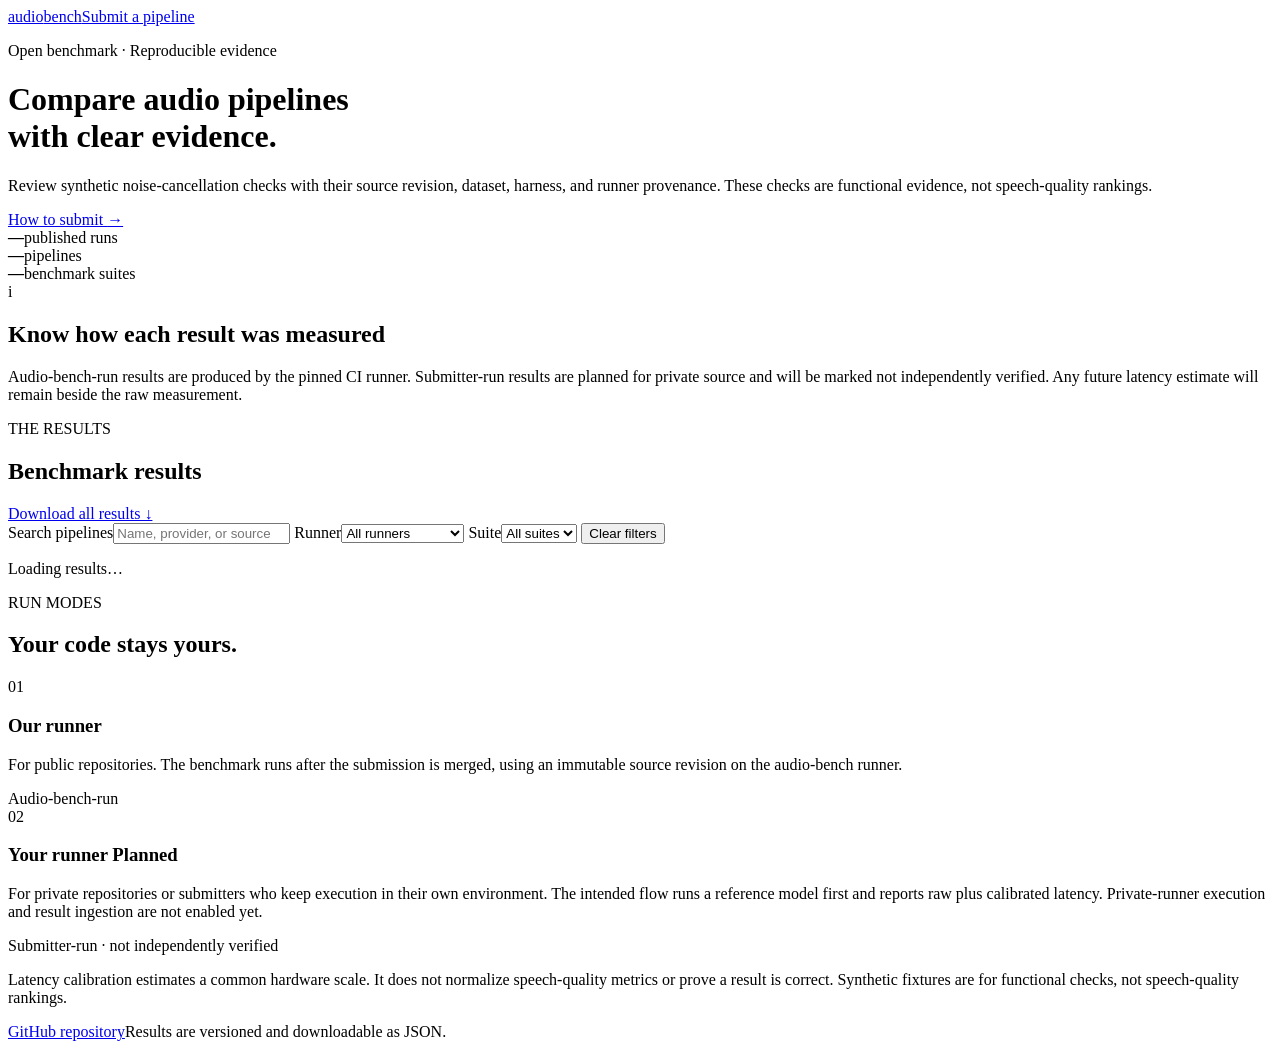
==== site/index.html @ 64c22846 "Add submission intake and cumulative benchmark publishing Signed-off-by: Hovhannes Tsakanyan <hovhan" ====
<!doctype html>
<html lang="en">
<head>
  <meta charset="utf-8">
  <meta name="viewport" content="width=device-width, initial-scale=1">
  <meta name="description" content="Public audio pipeline benchmark results with source, model, dataset, and runner provenance.">
  <title>Audio Bench — Results</title>
  <link rel="stylesheet" href="assets/site.css">
</head>
<body>
  <header class="hero">
    <nav aria-label="Main navigation"><a class="brand" href="./">audio<span>bench</span></a><a href="https://github.com/armaudia/audio-bench/blob/main/docs/SUBMISSIONS.md">Submit a pipeline</a></nav>
    <div class="hero-copy">
      <p class="eyebrow">Open benchmark · Reproducible evidence</p>
      <h1>Compare audio pipelines<br>with clear evidence.</h1>
      <p>Review synthetic noise-cancellation checks with their source revision, dataset, harness, and runner provenance. These checks are functional evidence, not speech-quality rankings.</p>
      <a class="button" href="https://github.com/armaudia/audio-bench/blob/main/docs/SUBMISSIONS.md">How to submit <span aria-hidden="true">→</span></a>
    </div>
    <div class="hero-stats" aria-label="Result counts">
      <div><strong id="result-count">—</strong><span>published runs</span></div>
      <div><strong id="pipeline-count">—</strong><span>pipelines</span></div>
      <div><strong id="suite-count">—</strong><span>benchmark suites</span></div>
    </div>
  </header>

  <main>
    <section class="trust-note" aria-labelledby="evidence-heading">
      <div class="trust-mark" aria-hidden="true">i</div>
      <div><h2 id="evidence-heading">Know how each result was measured</h2>
        <p>Audio-bench-run results are produced by the pinned CI runner. Submitter-run results are planned for private source and will be marked not independently verified. Any future latency estimate will remain beside the raw measurement.</p>
      </div>
    </section>

    <section aria-labelledby="results-heading">
      <div class="section-heading"><div><p class="eyebrow">THE RESULTS</p><h2 id="results-heading">Benchmark results</h2></div><a class="download" href="data/results.json" download>Download all results ↓</a></div>
      <div class="filters" role="search">
        <label for="search">Search pipelines</label><input id="search" type="search" placeholder="Name, provider, or source">
        <label for="runner-filter">Runner</label><select id="runner-filter"><option value="">All runners</option><option value="audio-bench">Audio-bench</option><option value="submitter-owned">Submitter-owned</option></select>
        <label for="suite-filter">Suite</label><select id="suite-filter"><option value="">All suites</option></select>
        <button id="clear-filters" type="button">Clear filters</button>
      </div>
      <p id="status" class="status" role="status" aria-live="polite">Loading results…</p>
      <div id="results" class="results-grid"></div>
    </section>

    <section class="how" aria-labelledby="how-heading">
      <p class="eyebrow">RUN MODES</p><h2 id="how-heading">Your code stays yours.</h2>
      <div class="how-grid">
        <article><span class="step">01</span><h3>Our runner</h3><p>For public repositories. The benchmark runs after the submission is merged, using an immutable source revision on the audio-bench runner.</p><span class="tag tag-verified">Audio-bench-run</span></article>
        <article><span class="step">02</span><h3>Your runner <span class="run-state">Planned</span></h3><p>For private repositories or submitters who keep execution in their own environment. The intended flow runs a reference model first and reports raw plus calibrated latency. Private-runner execution and result ingestion are not enabled yet.</p><span class="tag tag-owner">Submitter-run · not independently verified</span></article>
      </div>
      <p class="fine-print">Latency calibration estimates a common hardware scale. It does not normalize speech-quality metrics or prove a result is correct. Synthetic fixtures are for functional checks, not speech-quality rankings.</p>
    </section>
  </main>
  <footer><a href="https://github.com/armaudia/audio-bench">GitHub repository</a><span>Results are versioned and downloadable as JSON.</span></footer>
  <script type="module" src="assets/site.js"></script>
</body>
</html>
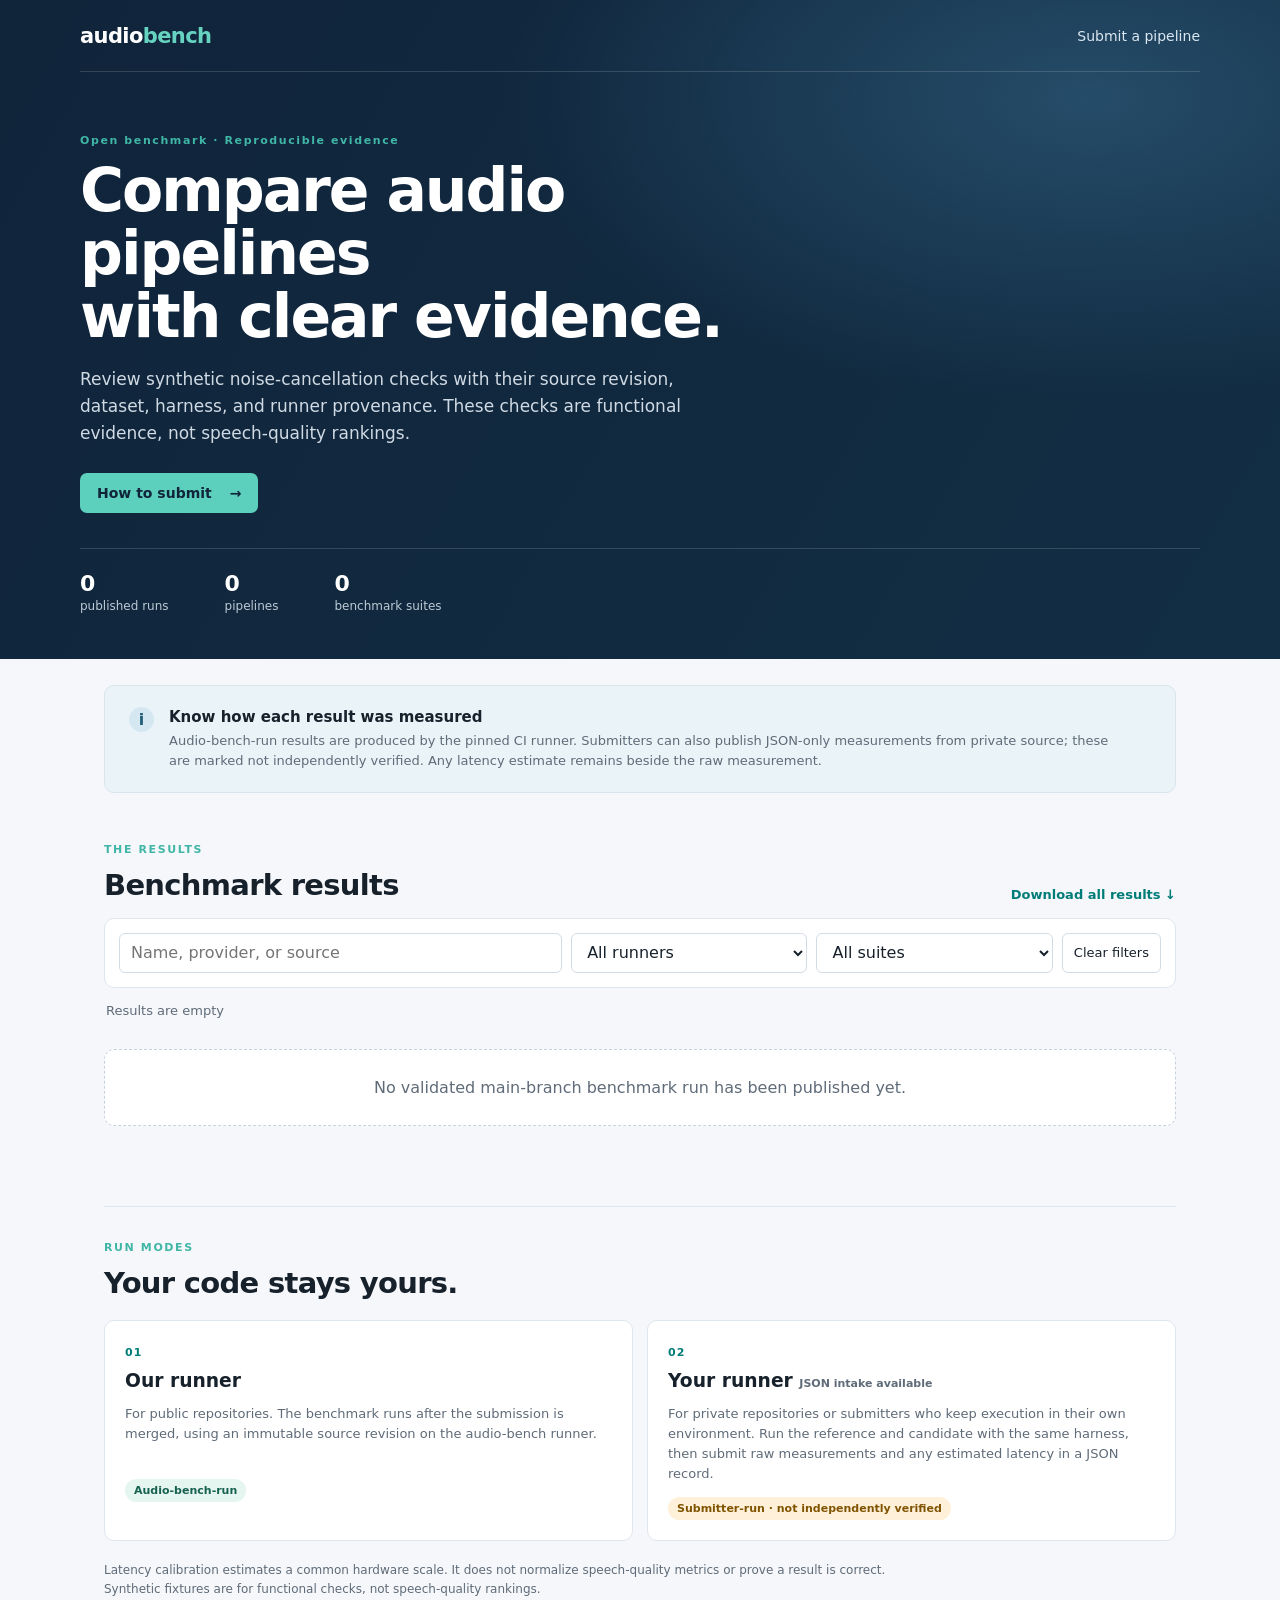
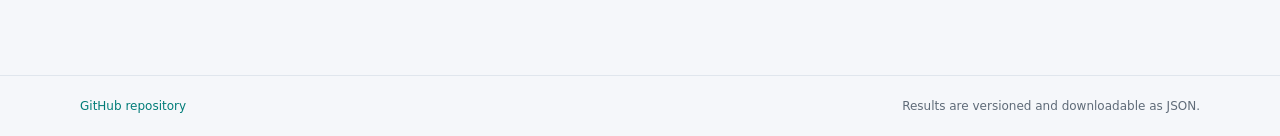
==== commit 18c969e8: "Track published site assets and clarify runner modes Signed-off-by: Hovhannes Tsakanyan <hovhannes.h" ====
--- a/site/index.html
+++ b/site/index.html
@@ -27,7 +27,7 @@
     <section class="trust-note" aria-labelledby="evidence-heading">
       <div class="trust-mark" aria-hidden="true">i</div>
       <div><h2 id="evidence-heading">Know how each result was measured</h2>
-        <p>Audio-bench-run results are produced by the pinned CI runner. Submitter-run results are planned for private source and will be marked not independently verified. Any future latency estimate will remain beside the raw measurement.</p>
+        <p>Audio-bench-run results are produced by the pinned CI runner. Submitters can also publish JSON-only measurements from private source; these are marked not independently verified. Any latency estimate remains beside the raw measurement.</p>
       </div>
     </section>
 
@@ -47,7 +47,7 @@
       <p class="eyebrow">RUN MODES</p><h2 id="how-heading">Your code stays yours.</h2>
       <div class="how-grid">
         <article><span class="step">01</span><h3>Our runner</h3><p>For public repositories. The benchmark runs after the submission is merged, using an immutable source revision on the audio-bench runner.</p><span class="tag tag-verified">Audio-bench-run</span></article>
-        <article><span class="step">02</span><h3>Your runner <span class="run-state">Planned</span></h3><p>For private repositories or submitters who keep execution in their own environment. The intended flow runs a reference model first and reports raw plus calibrated latency. Private-runner execution and result ingestion are not enabled yet.</p><span class="tag tag-owner">Submitter-run · not independently verified</span></article>
+        <article><span class="step">02</span><h3>Your runner <span class="run-state">JSON intake available</span></h3><p>For private repositories or submitters who keep execution in their own environment. Run the reference and candidate with the same harness, then submit raw measurements and any estimated latency in a JSON record.</p><span class="tag tag-owner">Submitter-run · not independently verified</span></article>
       </div>
       <p class="fine-print">Latency calibration estimates a common hardware scale. It does not normalize speech-quality metrics or prove a result is correct. Synthetic fixtures are for functional checks, not speech-quality rankings.</p>
     </section>
--- a/site/assets/site.css
+++ b/site/assets/site.css
@@ -0,0 +1,5 @@
+:root{font-family:Inter,ui-sans-serif,system-ui,-apple-system,"Segoe UI",sans-serif;color:#17212b;background:#f5f7fa;font-synthesis:none;text-rendering:optimizeLegibility;--ink:#17212b;--muted:#5f6b78;--line:#e0e6ed;--teal:#007c78;--navy:#10243a;--surface:#fff;--blue:#eaf3ff;--green:#e5f5f0;--amber:#fff1d9}
+*{box-sizing:border-box}body{margin:0;min-width:320px}a{color:inherit}.hero{background:radial-gradient(ellipse at 85% 15%,#254c69 0,transparent 38%),linear-gradient(120deg,#10243a,#122e44);color:#fff;padding:0 max(24px,calc((100vw - 1120px)/2)) 46px}.hero nav{height:72px;display:flex;align-items:center;justify-content:space-between;border-bottom:1px solid #ffffff25}.hero nav>a:last-child{color:#dbe7f1;text-decoration:none;font-size:14px}.brand{text-decoration:none;font-size:21px;font-weight:750;letter-spacing:-.6px}.brand span{color:#66d3c1}.hero-copy{max-width:760px;padding:62px 0 35px}.eyebrow{font-size:11px;letter-spacing:1.6px;font-weight:750;color:#40b6a6;margin:0 0 12px}.hero h1{font-size:clamp(38px,5vw,60px);line-height:1.05;letter-spacing:-2px;margin:0 0 18px}.hero-copy>p:not(.eyebrow){font-size:17px;line-height:1.6;color:#d0dae4;max-width:650px;margin:0 0 25px}.button{display:inline-flex;align-items:center;gap:18px;padding:12px 17px;border-radius:7px;background:#5dd0bd;color:#10243a;text-decoration:none;font-weight:700;font-size:14px}.hero-stats{display:flex;gap:56px;border-top:1px solid #ffffff26;padding-top:22px}.hero-stats div{display:grid;gap:3px}.hero-stats strong{font-size:22px}.hero-stats span{font-size:12px;color:#bdcbd6}main{max-width:1120px;margin:0 auto;padding:0 24px 64px}.trust-note{display:flex;gap:15px;padding:21px 24px;margin:26px 0 50px;background:#eaf3f8;border:1px solid #d9e5ec;border-radius:10px}.trust-mark{display:grid;place-items:center;flex:none;width:25px;height:25px;border-radius:50%;background:#d5e8f1;color:#245e76;font-weight:800}.trust-note h2{font-size:15px;margin:1px 0 5px}.trust-note p{font-size:13px;color:var(--muted);line-height:1.55;margin:0;max-width:950px}.section-heading{display:flex;align-items:end;justify-content:space-between;margin-bottom:16px}.section-heading h2,.how h2{font-size:29px;letter-spacing:-.7px;margin:0}.download{font-size:13px;color:var(--teal);text-decoration:none;font-weight:650}.filters{display:grid;grid-template-columns:minmax(200px,1.5fr) minmax(145px,.8fr) minmax(145px,.8fr) auto;gap:9px;align-items:end;padding:14px;background:#fff;border:1px solid var(--line);border-radius:10px}.filters label{position:absolute;width:1px;height:1px;overflow:hidden;clip:rect(0,0,0,0)}input,select,button{height:40px;border:1px solid #d4dce5;border-radius:6px;background:#fff;color:var(--ink);font:inherit;padding:0 11px}input{width:100%}button{cursor:pointer;font-size:13px}button:hover{border-color:#7694a5;background:#f5f9fb}.status{color:var(--muted);font-size:13px;margin:15px 2px}.results-grid{display:grid;grid-template-columns:repeat(2,minmax(0,1fr));gap:14px}.result-card{background:var(--surface);border:1px solid var(--line);border-radius:10px;padding:19px;box-shadow:0 2px 8px #14283a08}.card-top{display:flex;justify-content:space-between;align-items:center;margin-bottom:13px}.tag{display:inline-flex;border-radius:20px;padding:5px 9px;font-size:11px;font-weight:700}.tag-verified{background:var(--green);color:#17614f}.tag-owner{background:var(--amber);color:#805300}.run-state{font-size:11px;color:var(--muted)}.result-card h3{font-size:18px;margin:0 0 4px}.subline{font-size:12px;color:var(--muted);margin:0 0 16px}.metrics{display:grid;grid-template-columns:repeat(2,minmax(0,1fr));gap:8px 15px;padding:13px 0;border-top:1px solid var(--line);border-bottom:1px solid var(--line);margin:0}.metrics dt{font-size:11px;color:var(--muted)}.metrics dd{margin:2px 0 0;font-size:15px;font-weight:700}.metrics .muted{color:var(--muted);font-weight:500}.provenance{display:grid;gap:6px;margin-top:13px;font-size:11px;color:var(--muted);overflow-wrap:anywhere}.provenance a{color:var(--teal);font-weight:650;text-decoration:none}.warning{color:#805300;font-weight:700}.empty{grid-column:1/-1;background:#fff;border:1px dashed #c7d1dc;border-radius:10px;padding:28px;text-align:center;color:var(--muted)}.how{margin-top:64px;padding-top:34px;border-top:1px solid var(--line)}.how-grid{display:grid;grid-template-columns:repeat(2,minmax(0,1fr));gap:14px;margin:20px 0}.how-grid article{background:#fff;border:1px solid var(--line);border-radius:10px;padding:20px}.step{font-size:11px;color:var(--teal);font-weight:800;letter-spacing:1px}.how-grid h3{margin:10px 0 5px}.how-grid p{font-size:13px;color:var(--muted);line-height:1.55;min-height:62px}.fine-print{font-size:12px;color:var(--muted);max-width:830px;line-height:1.55}footer{border-top:1px solid var(--line);padding:23px max(24px,calc((100vw - 1120px)/2));display:flex;justify-content:space-between;color:var(--muted);font-size:12px}footer a{color:var(--teal);text-decoration:none}.error{color:#a12d2d}
+ :focus-visible{outline:3px solid #148f91;outline-offset:3px}
+.evidence-details{margin-top:12px;font-size:12px;color:var(--muted)}.evidence-details summary{cursor:pointer;color:var(--teal);font-weight:650}.evidence-details .provenance{padding:10px;border-radius:9px;background:#f5f7fa}
+@media(max-width:700px){.hero{padding-bottom:32px}.hero-copy{padding:46px 0 28px}.hero-stats{gap:26px}.filters{grid-template-columns:1fr 1fr}.filters input{grid-column:1/-1}.filters button{grid-column:1/-1}.results-grid,.how-grid{grid-template-columns:1fr}.section-heading{align-items:start;gap:12px;flex-direction:column}.trust-note{margin:20px 0 38px;padding:17px}.how-grid p{min-height:0}footer{gap:12px;flex-wrap:wrap}}
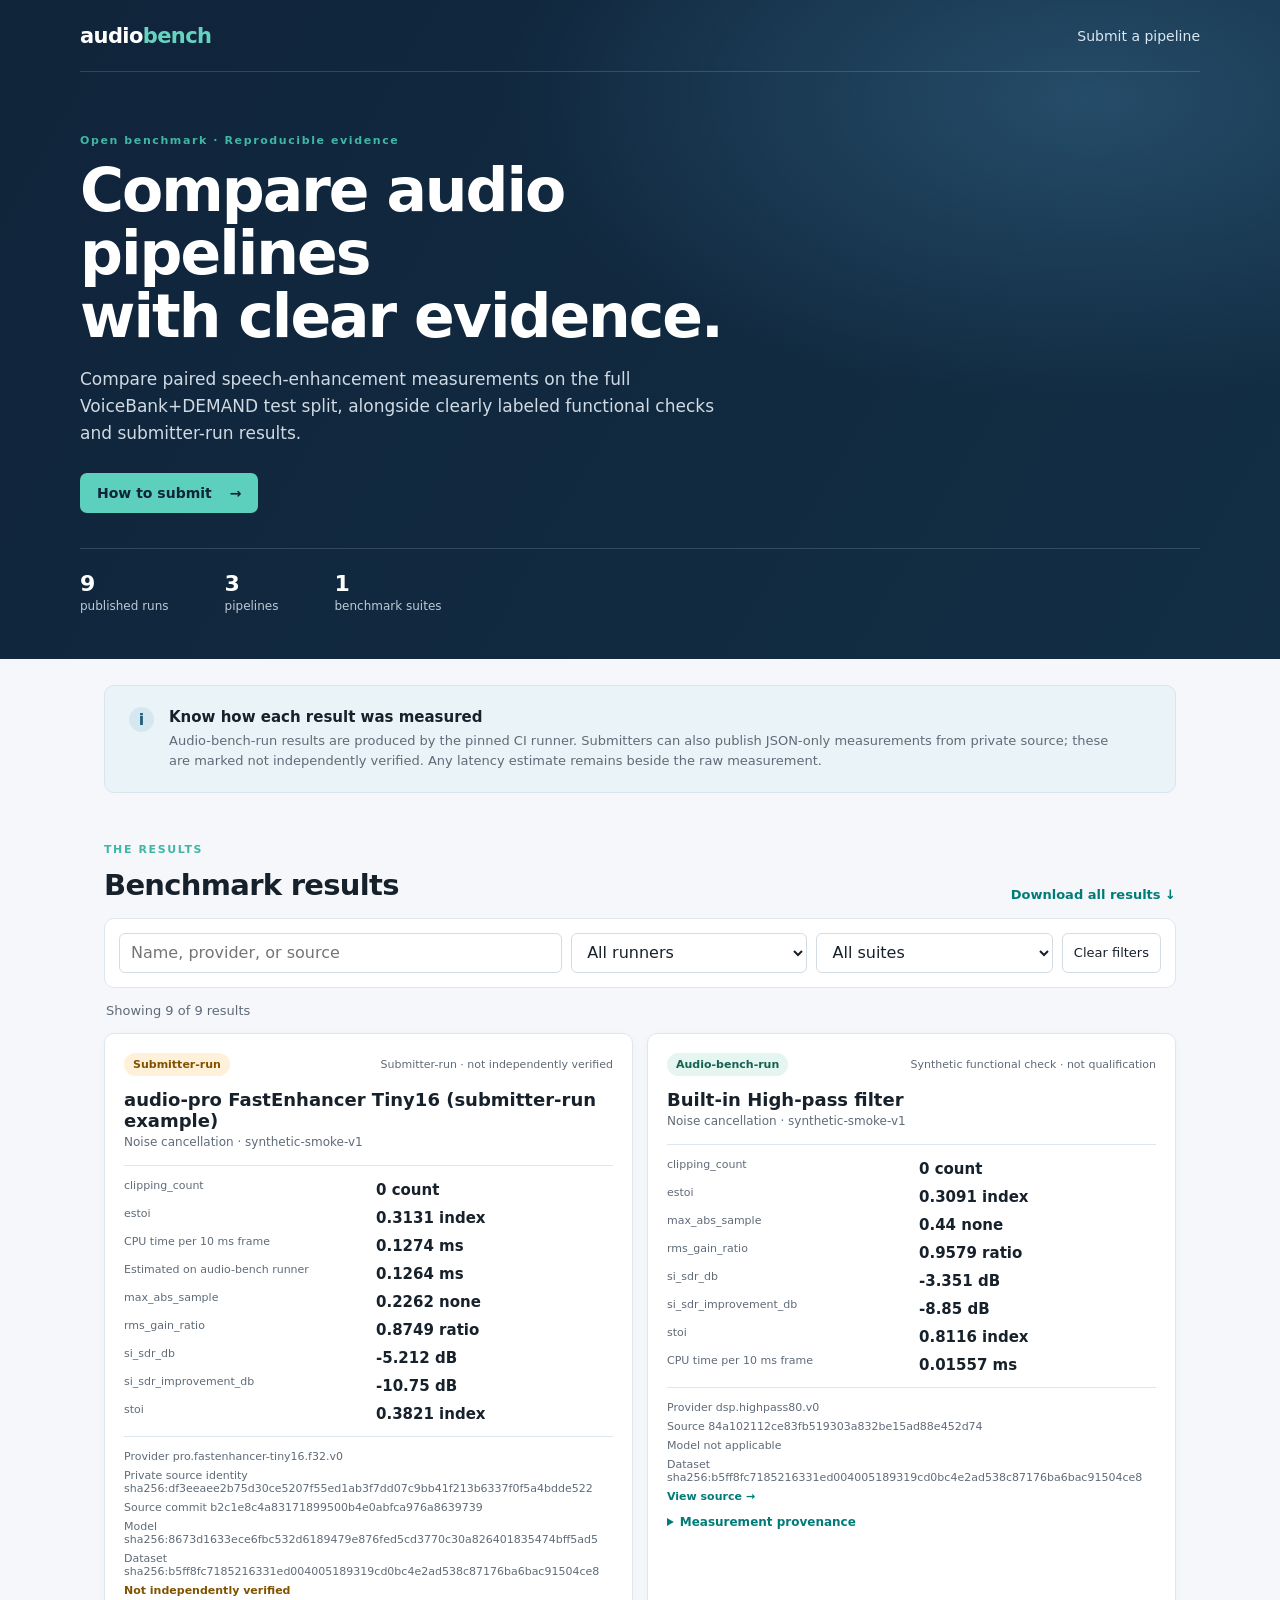
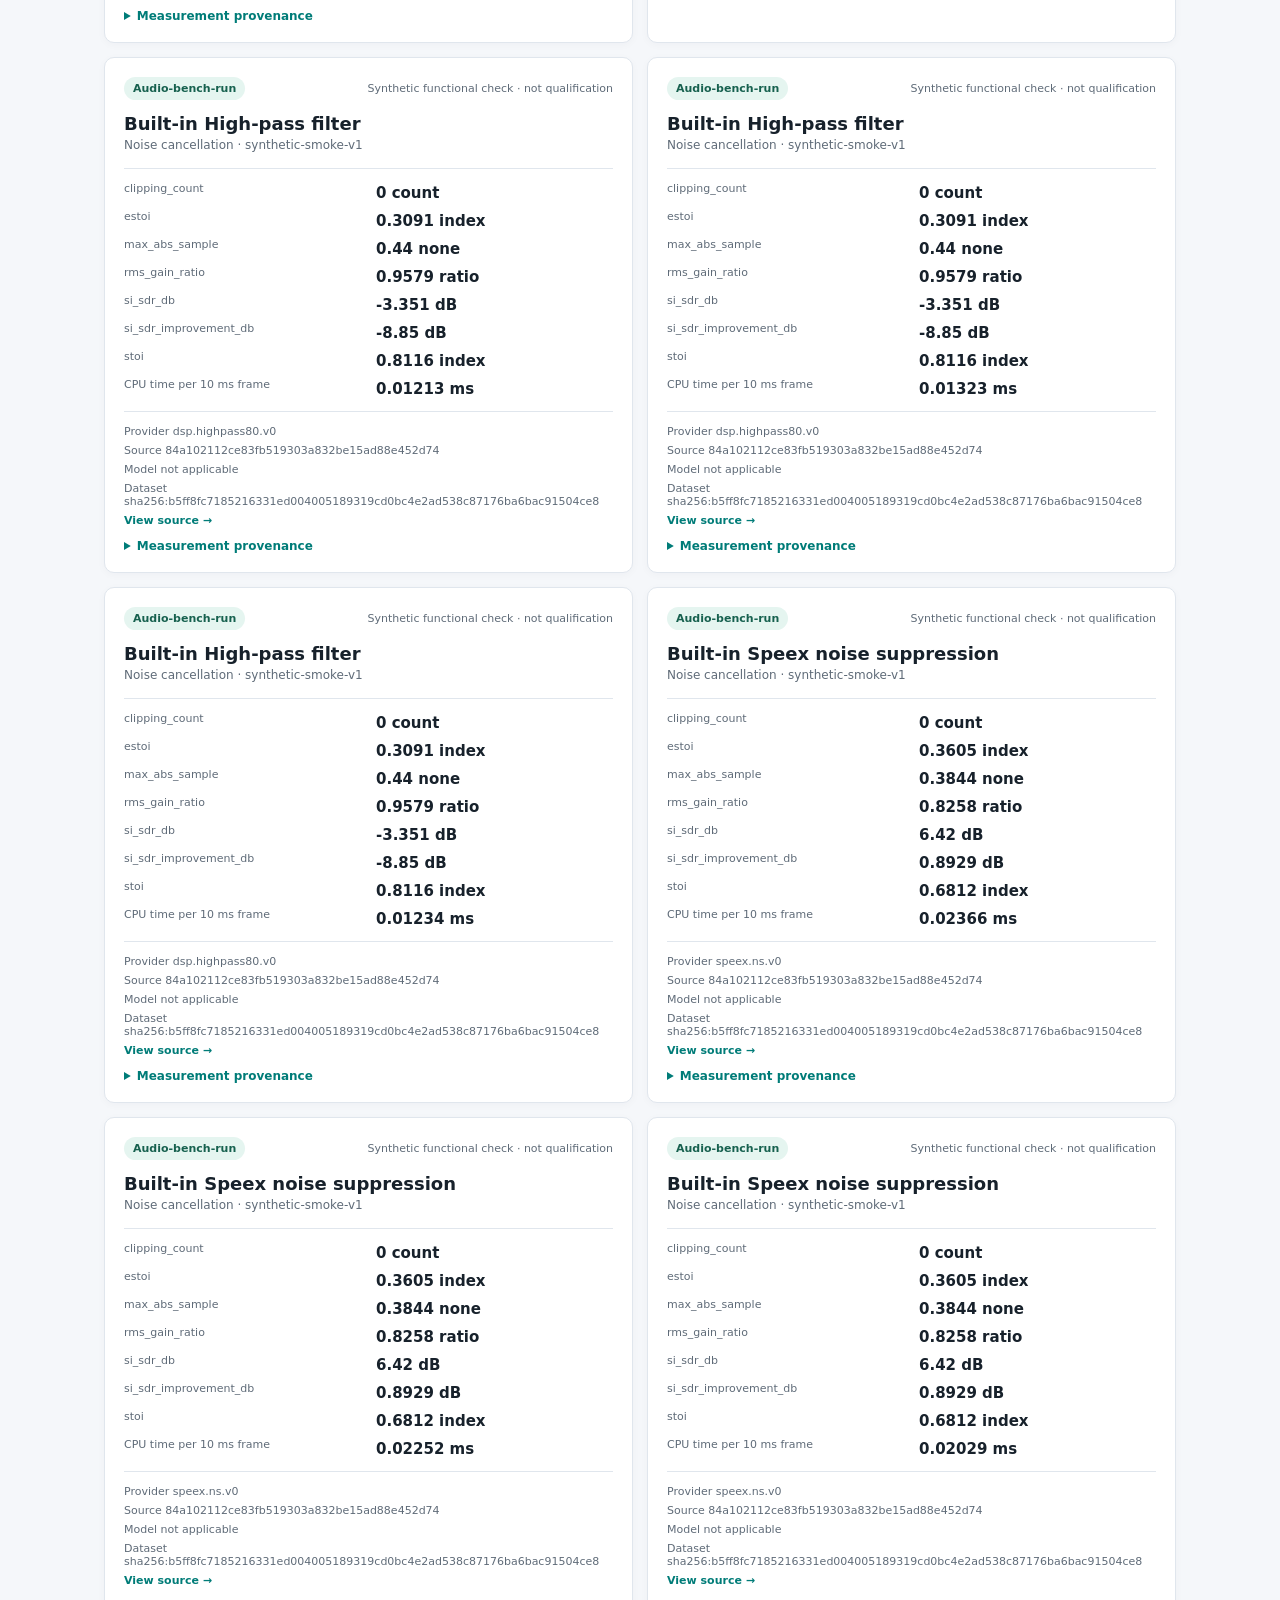
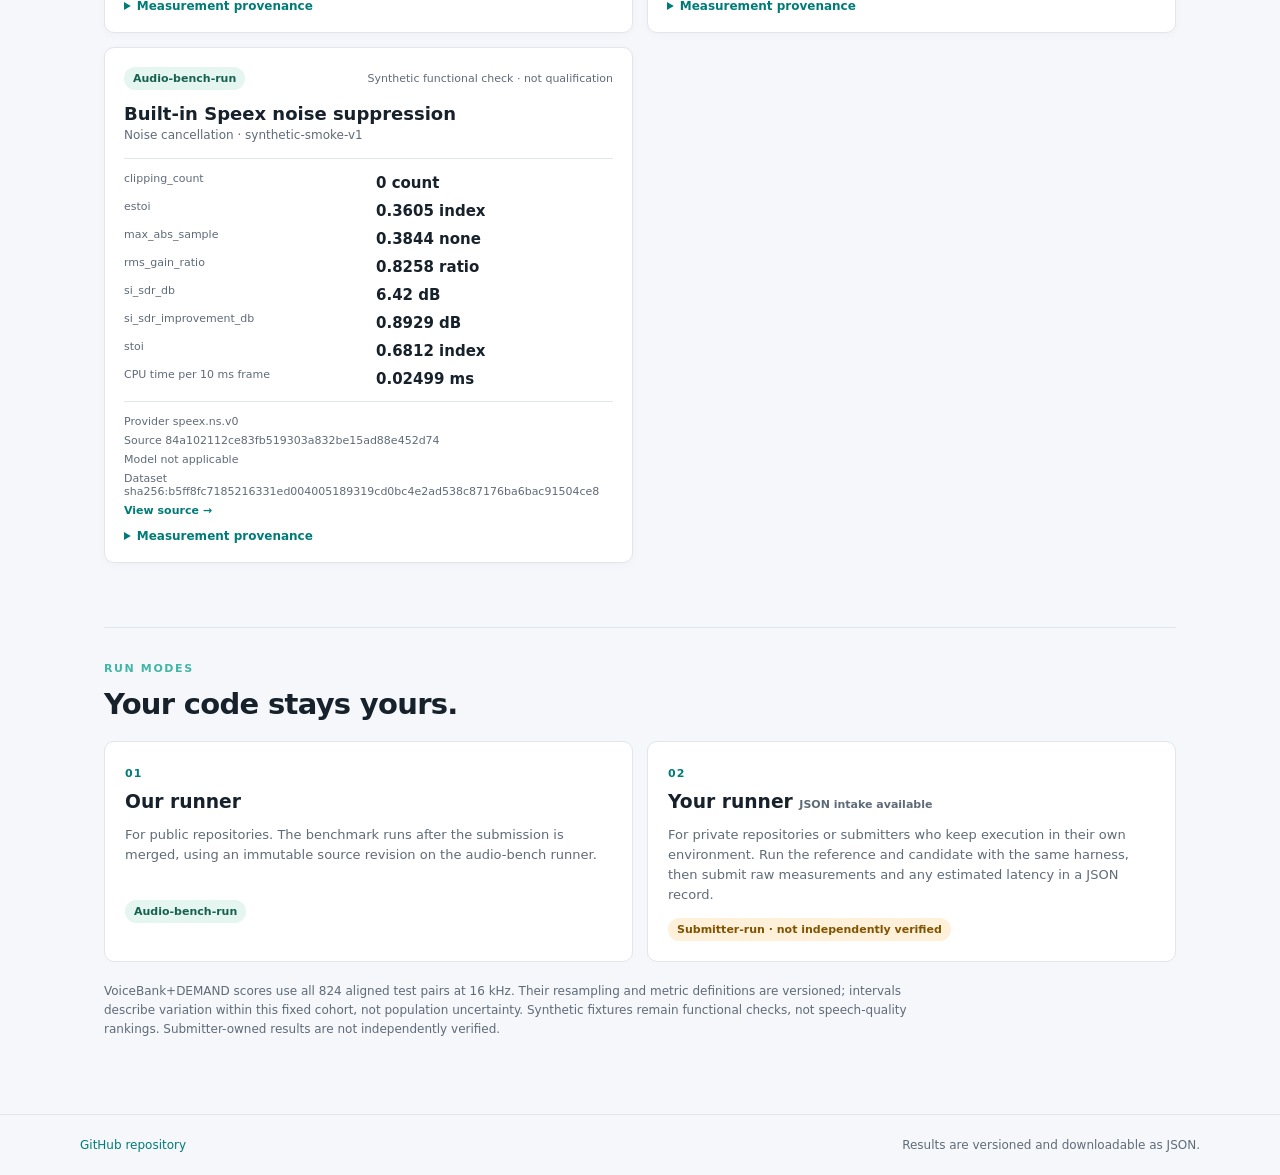
==== commit adb1eea5: "Add VoiceBank real-corpus benchmark release path Signed-off-by: Hovhannes Tsakanyan <hovhannes.ht@gm" ====
--- a/site/index.html
+++ b/site/index.html
@@ -13,7 +13,7 @@
     <div class="hero-copy">
       <p class="eyebrow">Open benchmark · Reproducible evidence</p>
       <h1>Compare audio pipelines<br>with clear evidence.</h1>
-      <p>Review synthetic noise-cancellation checks with their source revision, dataset, harness, and runner provenance. These checks are functional evidence, not speech-quality rankings.</p>
+      <p>Compare paired speech-enhancement measurements on the full VoiceBank+DEMAND test split, alongside clearly labeled functional checks and submitter-run results.</p>
       <a class="button" href="https://github.com/armaudia/audio-bench/blob/main/docs/SUBMISSIONS.md">How to submit <span aria-hidden="true">→</span></a>
     </div>
     <div class="hero-stats" aria-label="Result counts">
@@ -49,7 +49,7 @@
         <article><span class="step">01</span><h3>Our runner</h3><p>For public repositories. The benchmark runs after the submission is merged, using an immutable source revision on the audio-bench runner.</p><span class="tag tag-verified">Audio-bench-run</span></article>
         <article><span class="step">02</span><h3>Your runner <span class="run-state">JSON intake available</span></h3><p>For private repositories or submitters who keep execution in their own environment. Run the reference and candidate with the same harness, then submit raw measurements and any estimated latency in a JSON record.</p><span class="tag tag-owner">Submitter-run · not independently verified</span></article>
       </div>
-      <p class="fine-print">Latency calibration estimates a common hardware scale. It does not normalize speech-quality metrics or prove a result is correct. Synthetic fixtures are for functional checks, not speech-quality rankings.</p>
+      <p class="fine-print">VoiceBank+DEMAND scores use all 824 aligned test pairs at 16 kHz. Their resampling and metric definitions are versioned; intervals describe variation within this fixed cohort, not population uncertainty. Synthetic fixtures remain functional checks, not speech-quality rankings. Submitter-owned results are not independently verified.</p>
     </section>
   </main>
   <footer><a href="https://github.com/armaudia/audio-bench">GitHub repository</a><span>Results are versioned and downloadable as JSON.</span></footer>
--- a/site/assets/site.css
+++ b/site/assets/site.css
@@ -2,4 +2,9 @@
 *{box-sizing:border-box}body{margin:0;min-width:320px}a{color:inherit}.hero{background:radial-gradient(ellipse at 85% 15%,#254c69 0,transparent 38%),linear-gradient(120deg,#10243a,#122e44);color:#fff;padding:0 max(24px,calc((100vw - 1120px)/2)) 46px}.hero nav{height:72px;display:flex;align-items:center;justify-content:space-between;border-bottom:1px solid #ffffff25}.hero nav>a:last-child{color:#dbe7f1;text-decoration:none;font-size:14px}.brand{text-decoration:none;font-size:21px;font-weight:750;letter-spacing:-.6px}.brand span{color:#66d3c1}.hero-copy{max-width:760px;padding:62px 0 35px}.eyebrow{font-size:11px;letter-spacing:1.6px;font-weight:750;color:#40b6a6;margin:0 0 12px}.hero h1{font-size:clamp(38px,5vw,60px);line-height:1.05;letter-spacing:-2px;margin:0 0 18px}.hero-copy>p:not(.eyebrow){font-size:17px;line-height:1.6;color:#d0dae4;max-width:650px;margin:0 0 25px}.button{display:inline-flex;align-items:center;gap:18px;padding:12px 17px;border-radius:7px;background:#5dd0bd;color:#10243a;text-decoration:none;font-weight:700;font-size:14px}.hero-stats{display:flex;gap:56px;border-top:1px solid #ffffff26;padding-top:22px}.hero-stats div{display:grid;gap:3px}.hero-stats strong{font-size:22px}.hero-stats span{font-size:12px;color:#bdcbd6}main{max-width:1120px;margin:0 auto;padding:0 24px 64px}.trust-note{display:flex;gap:15px;padding:21px 24px;margin:26px 0 50px;background:#eaf3f8;border:1px solid #d9e5ec;border-radius:10px}.trust-mark{display:grid;place-items:center;flex:none;width:25px;height:25px;border-radius:50%;background:#d5e8f1;color:#245e76;font-weight:800}.trust-note h2{font-size:15px;margin:1px 0 5px}.trust-note p{font-size:13px;color:var(--muted);line-height:1.55;margin:0;max-width:950px}.section-heading{display:flex;align-items:end;justify-content:space-between;margin-bottom:16px}.section-heading h2,.how h2{font-size:29px;letter-spacing:-.7px;margin:0}.download{font-size:13px;color:var(--teal);text-decoration:none;font-weight:650}.filters{display:grid;grid-template-columns:minmax(200px,1.5fr) minmax(145px,.8fr) minmax(145px,.8fr) auto;gap:9px;align-items:end;padding:14px;background:#fff;border:1px solid var(--line);border-radius:10px}.filters label{position:absolute;width:1px;height:1px;overflow:hidden;clip:rect(0,0,0,0)}input,select,button{height:40px;border:1px solid #d4dce5;border-radius:6px;background:#fff;color:var(--ink);font:inherit;padding:0 11px}input{width:100%}button{cursor:pointer;font-size:13px}button:hover{border-color:#7694a5;background:#f5f9fb}.status{color:var(--muted);font-size:13px;margin:15px 2px}.results-grid{display:grid;grid-template-columns:repeat(2,minmax(0,1fr));gap:14px}.result-card{background:var(--surface);border:1px solid var(--line);border-radius:10px;padding:19px;box-shadow:0 2px 8px #14283a08}.card-top{display:flex;justify-content:space-between;align-items:center;margin-bottom:13px}.tag{display:inline-flex;border-radius:20px;padding:5px 9px;font-size:11px;font-weight:700}.tag-verified{background:var(--green);color:#17614f}.tag-owner{background:var(--amber);color:#805300}.run-state{font-size:11px;color:var(--muted)}.result-card h3{font-size:18px;margin:0 0 4px}.subline{font-size:12px;color:var(--muted);margin:0 0 16px}.metrics{display:grid;grid-template-columns:repeat(2,minmax(0,1fr));gap:8px 15px;padding:13px 0;border-top:1px solid var(--line);border-bottom:1px solid var(--line);margin:0}.metrics dt{font-size:11px;color:var(--muted)}.metrics dd{margin:2px 0 0;font-size:15px;font-weight:700}.metrics .muted{color:var(--muted);font-weight:500}.provenance{display:grid;gap:6px;margin-top:13px;font-size:11px;color:var(--muted);overflow-wrap:anywhere}.provenance a{color:var(--teal);font-weight:650;text-decoration:none}.warning{color:#805300;font-weight:700}.empty{grid-column:1/-1;background:#fff;border:1px dashed #c7d1dc;border-radius:10px;padding:28px;text-align:center;color:var(--muted)}.how{margin-top:64px;padding-top:34px;border-top:1px solid var(--line)}.how-grid{display:grid;grid-template-columns:repeat(2,minmax(0,1fr));gap:14px;margin:20px 0}.how-grid article{background:#fff;border:1px solid var(--line);border-radius:10px;padding:20px}.step{font-size:11px;color:var(--teal);font-weight:800;letter-spacing:1px}.how-grid h3{margin:10px 0 5px}.how-grid p{font-size:13px;color:var(--muted);line-height:1.55;min-height:62px}.fine-print{font-size:12px;color:var(--muted);max-width:830px;line-height:1.55}footer{border-top:1px solid var(--line);padding:23px max(24px,calc((100vw - 1120px)/2));display:flex;justify-content:space-between;color:var(--muted);font-size:12px}footer a{color:var(--teal);text-decoration:none}.error{color:#a12d2d}
  :focus-visible{outline:3px solid #148f91;outline-offset:3px}
 .evidence-details{margin-top:12px;font-size:12px;color:var(--muted)}.evidence-details summary{cursor:pointer;color:var(--teal);font-weight:650}.evidence-details .provenance{padding:10px;border-radius:9px;background:#f5f7fa}
-@media(max-width:700px){.hero{padding-bottom:32px}.hero-copy{padding:46px 0 28px}.hero-stats{gap:26px}.filters{grid-template-columns:1fr 1fr}.filters input{grid-column:1/-1}.filters button{grid-column:1/-1}.results-grid,.how-grid{grid-template-columns:1fr}.section-heading{align-items:start;gap:12px;flex-direction:column}.trust-note{margin:20px 0 38px;padding:17px}.how-grid p{min-height:0}footer{gap:12px;flex-wrap:wrap}}
+@media(max-width:700px){.hero-stats{display:grid;grid-template-columns:repeat(3,minmax(0,1fr));gap:12px}.hero-stats div{min-width:0}.hero-stats span{font-size:11px}.hero{padding-bottom:32px}.hero-copy{padding:46px 0 28px}.hero-stats{gap:26px}.filters{grid-template-columns:1fr 1fr}.filters input{grid-column:1/-1}.filters button{grid-column:1/-1}.results-grid,.how-grid{grid-template-columns:1fr}.section-heading{align-items:start;gap:12px;flex-direction:column}.trust-note{margin:20px 0 38px;padding:17px}.how-grid p{min-height:0}footer{gap:12px;flex-wrap:wrap}}
+
+@media(max-width:700px){.hero nav{gap:12px}.hero nav>a{min-width:0}.hero nav>a:last-child{max-width:55%;text-align:right}.trust-note>div:last-child{min-width:0}.filters>*{min-width:0}.filters select{width:100%;max-width:100%}.how-grid article{min-width:0}}
+
+:focus-visible{outline:3px solid #148f91;outline-offset:3px}
+.evidence-details{margin-top:12px;font-size:12px;color:var(--muted)}.evidence-details summary{cursor:pointer;color:var(--teal);font-weight:650}.evidence-details .provenance{padding:10px;border-radius:9px;background:#f5f7fa}
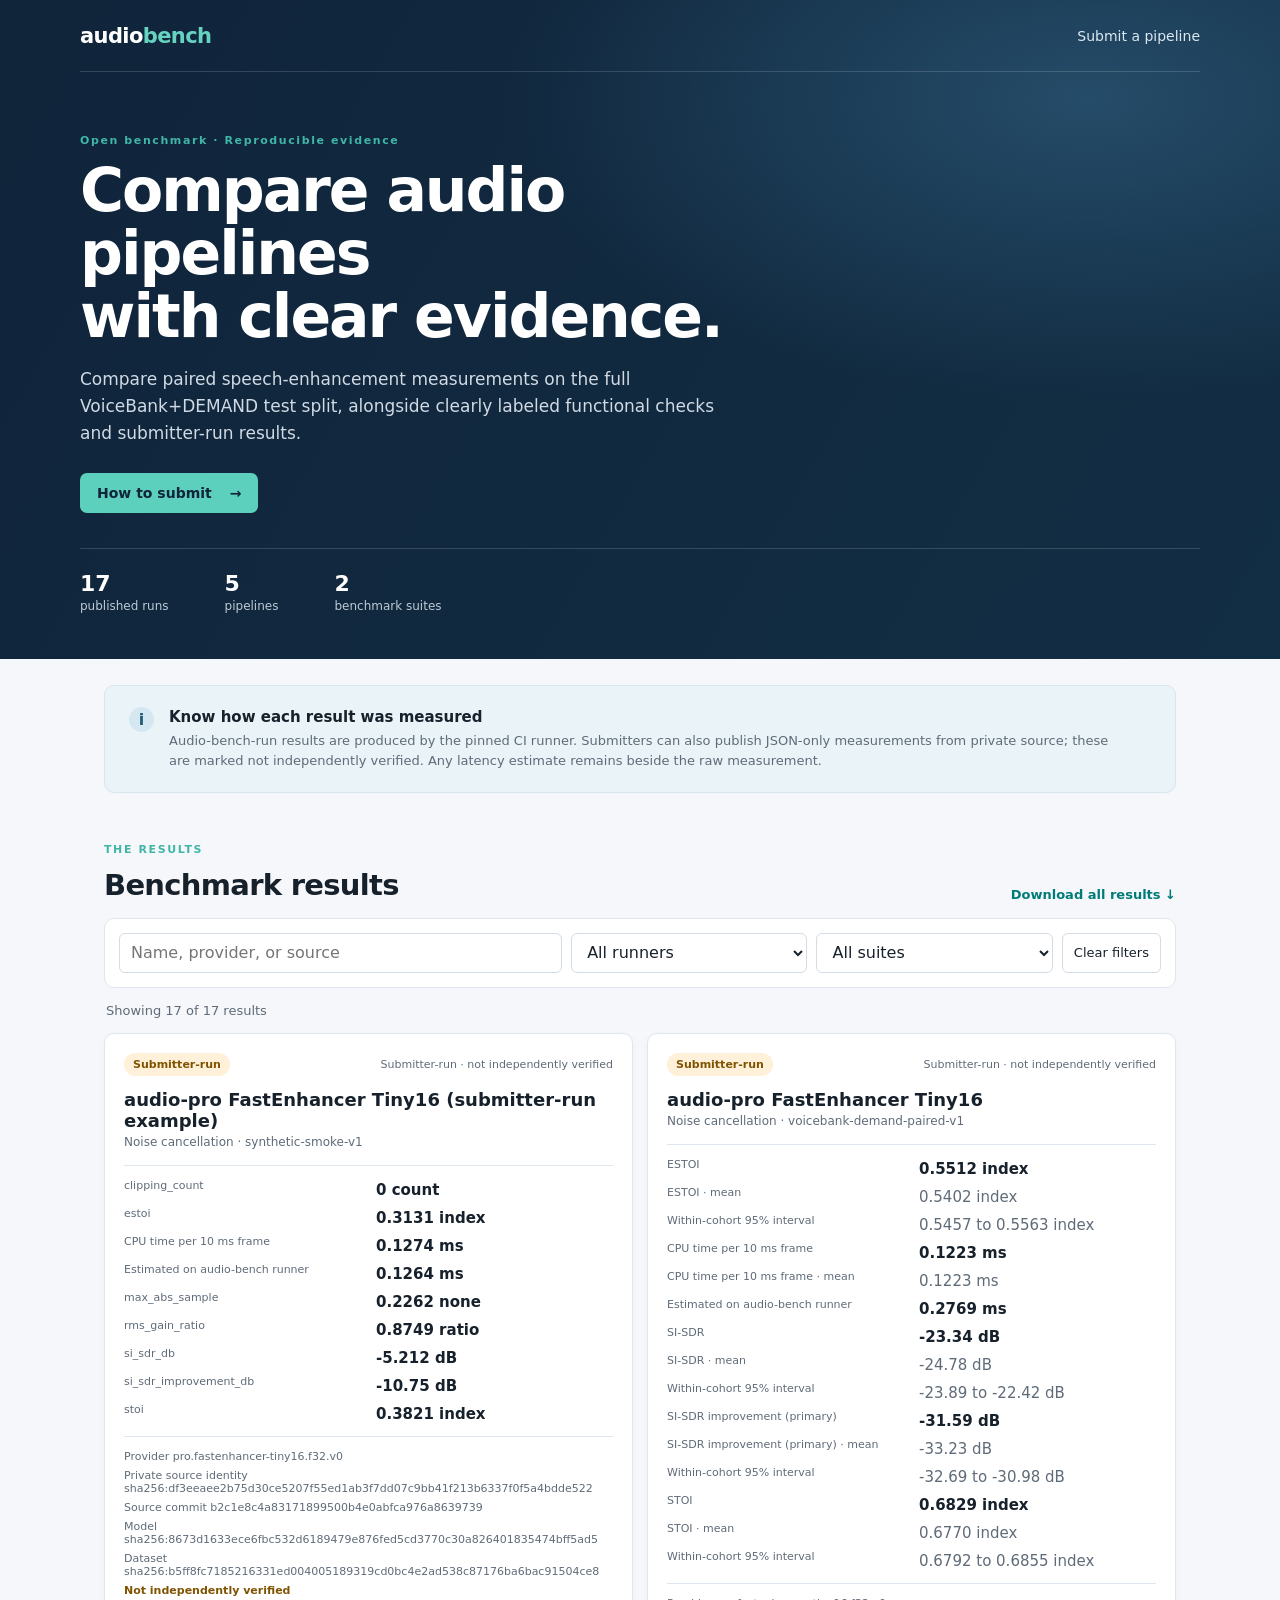
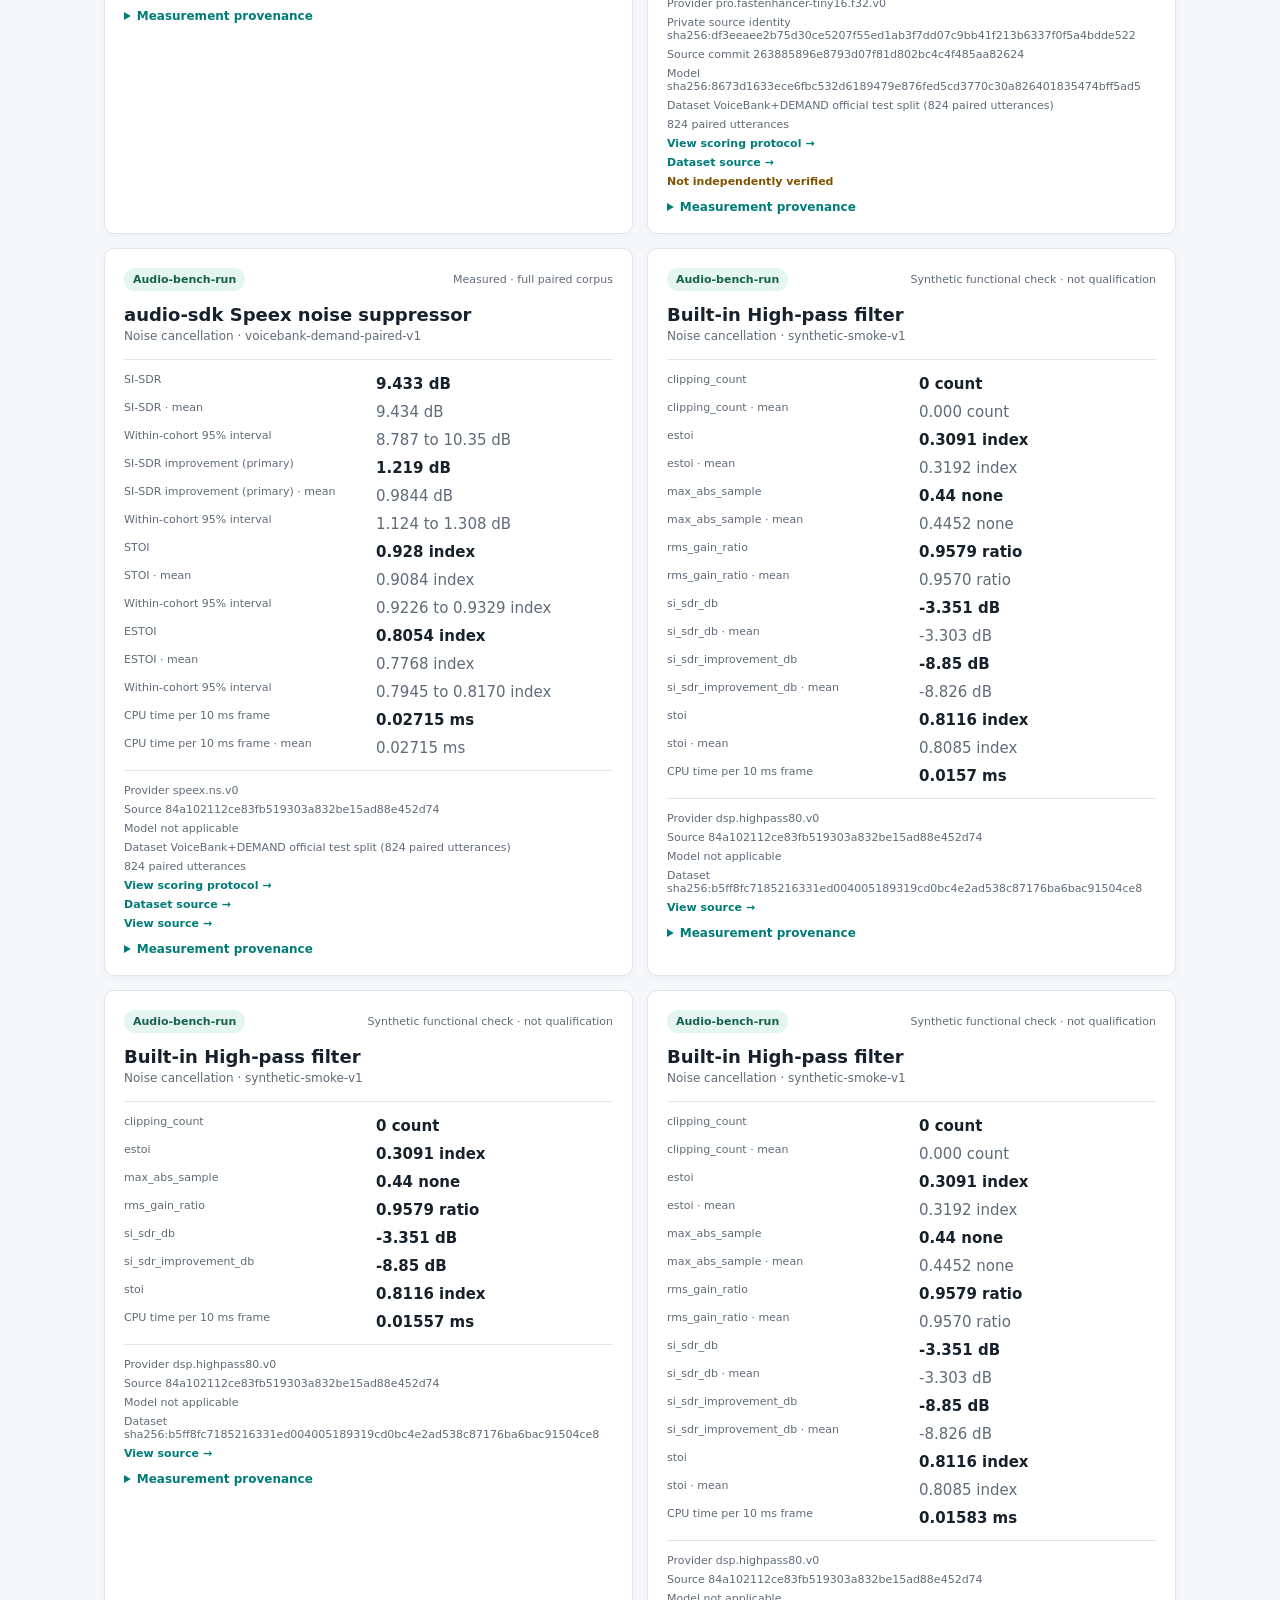
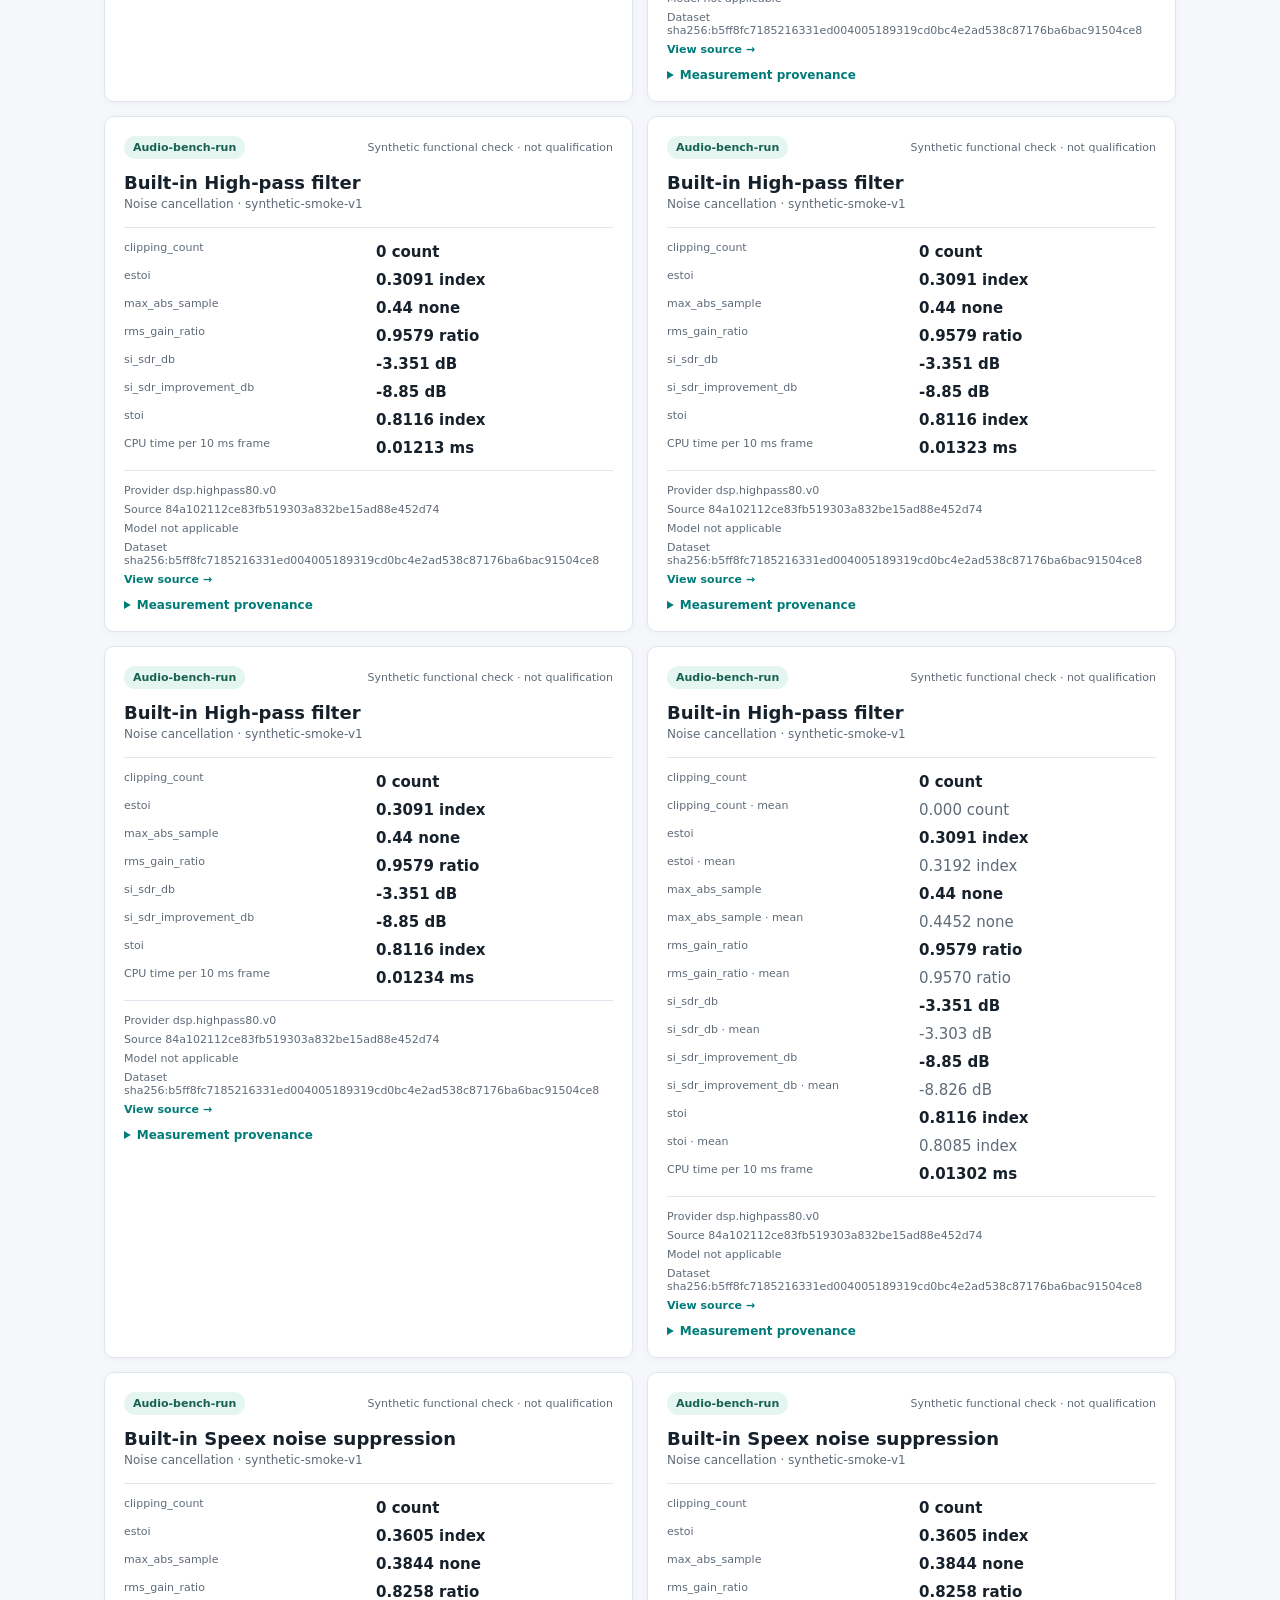
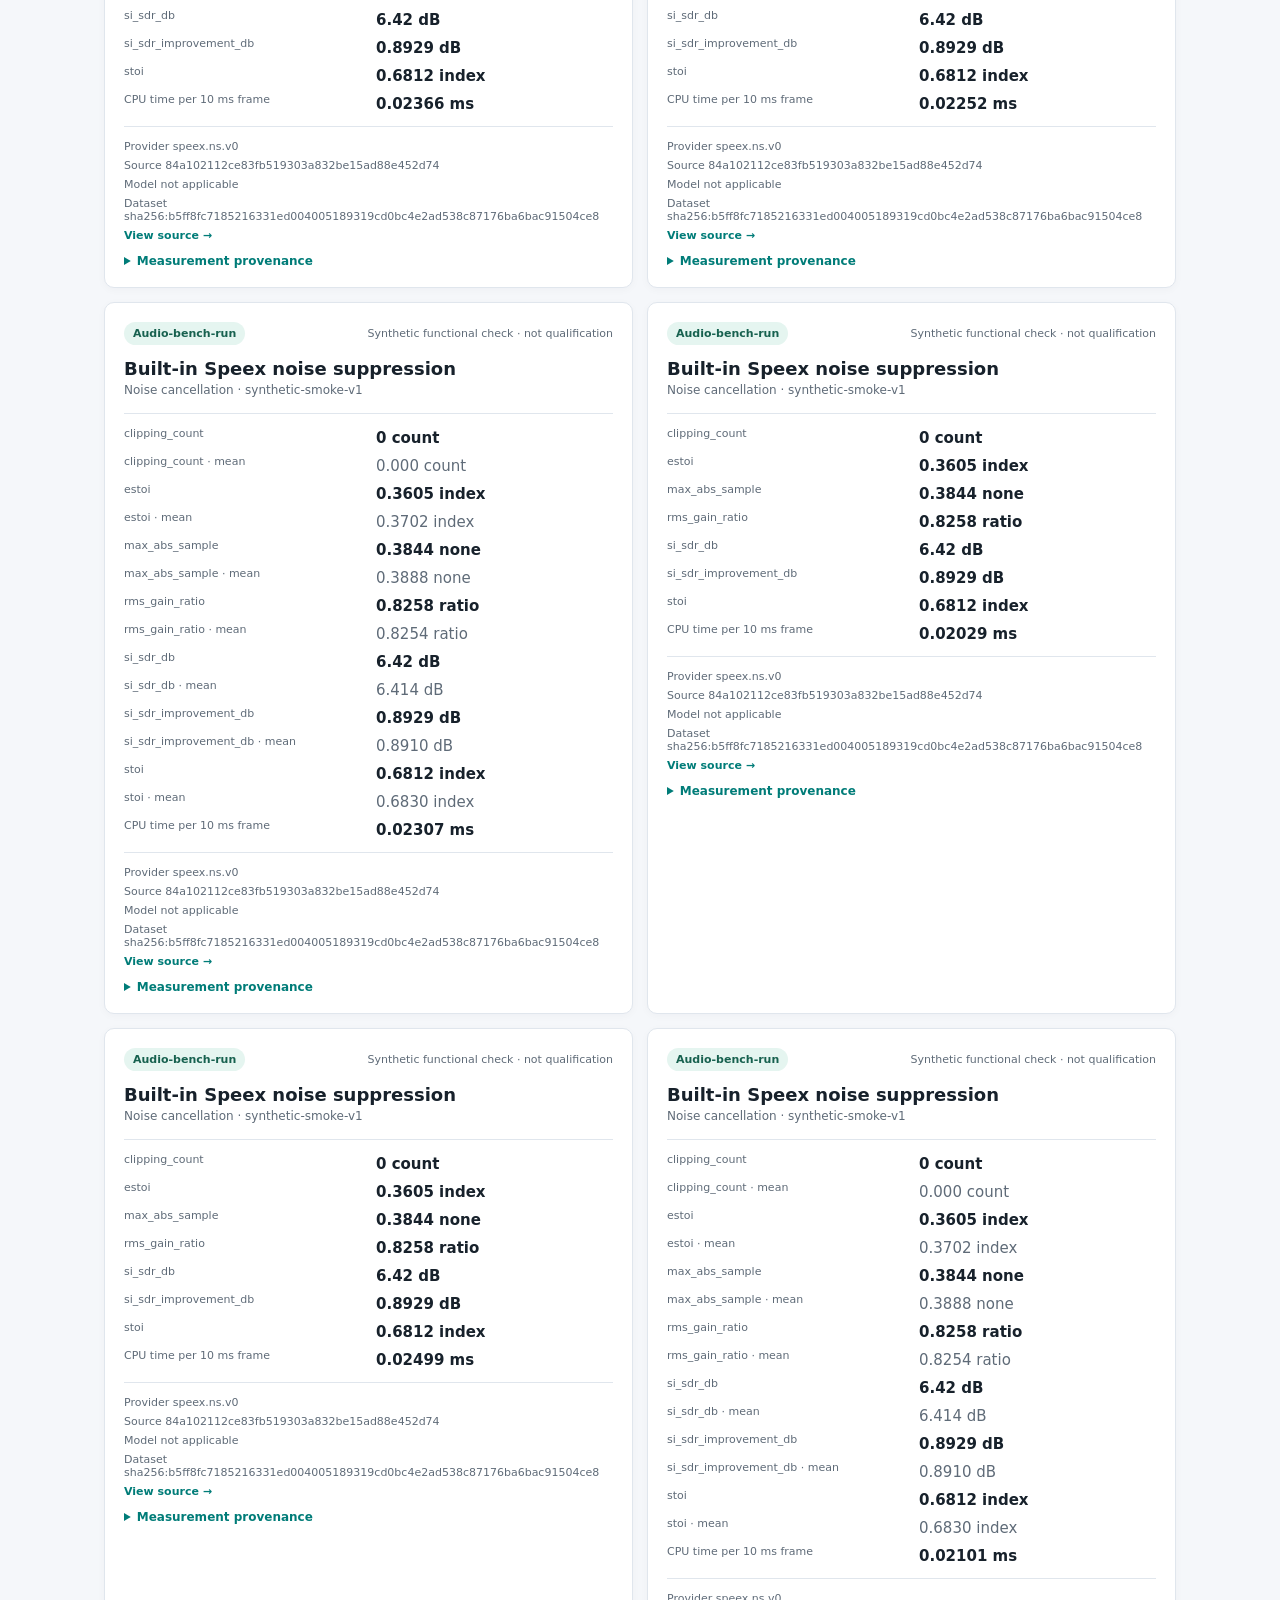
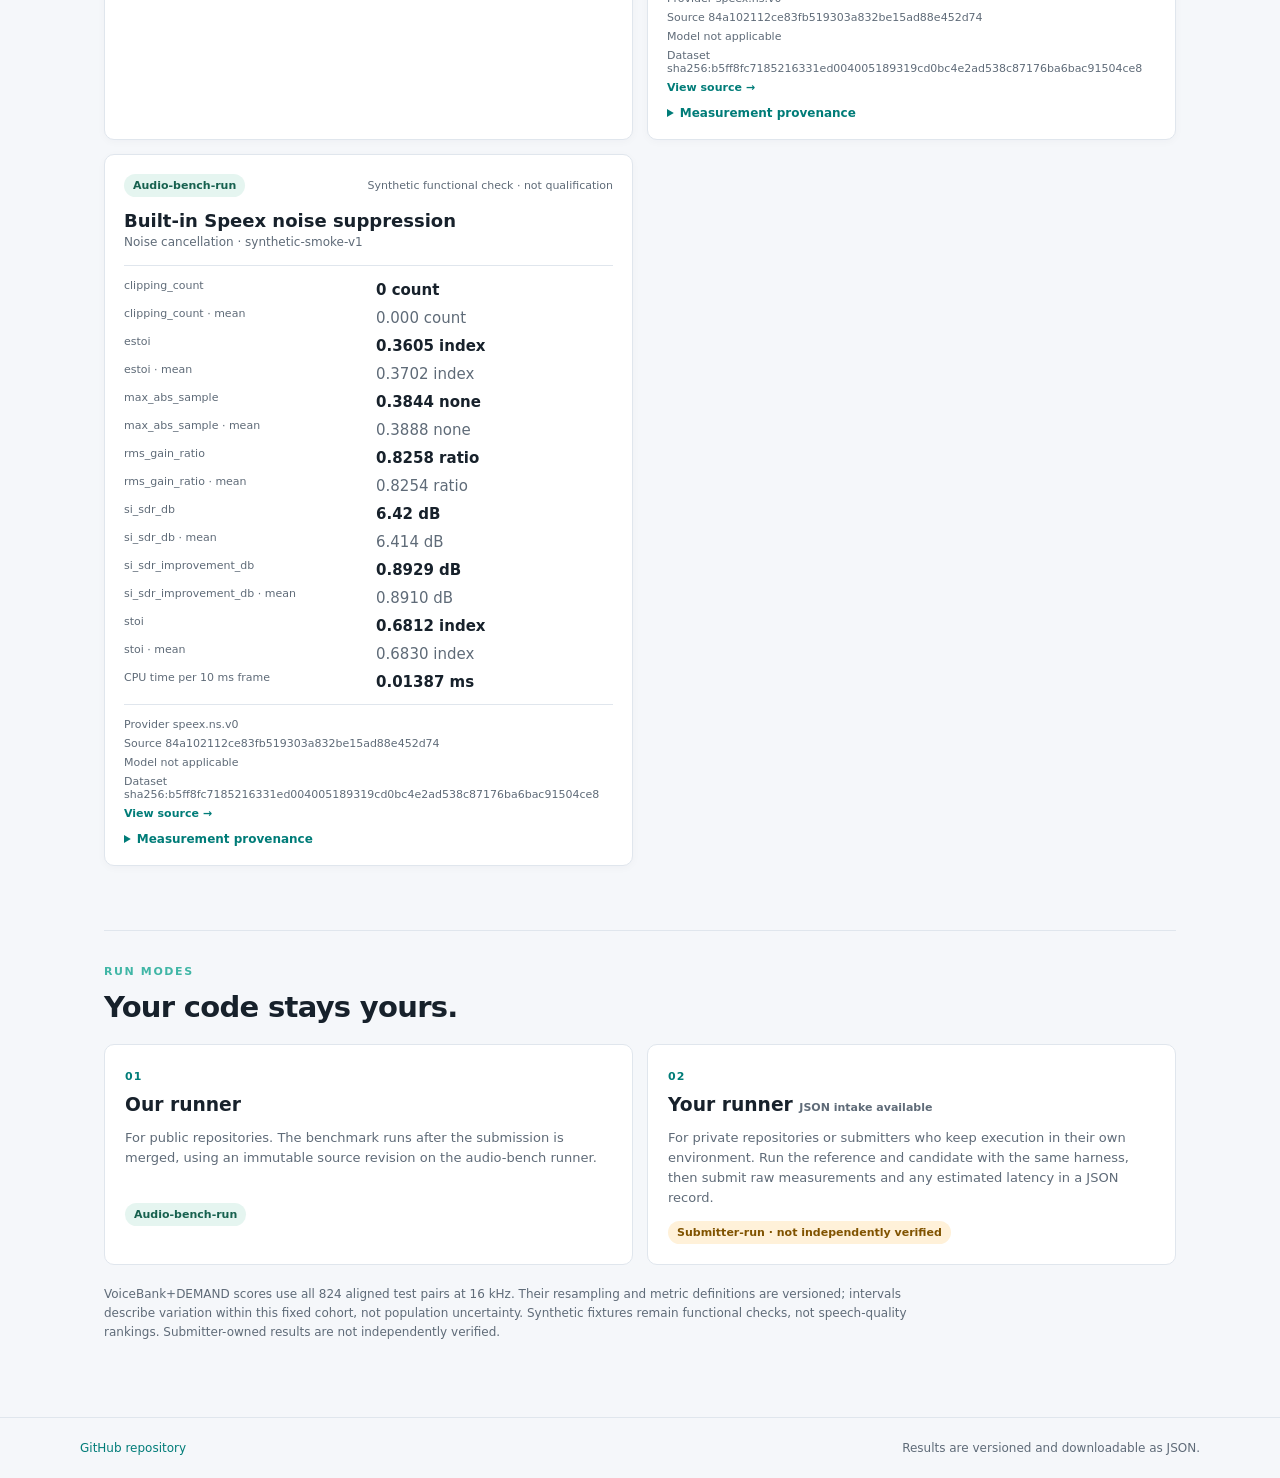
==== commit 8f98b93d: "Version dashboard script to refresh published results Signed-off-by: Hovhannes Tsakanyan <hovhannes." ====
--- a/site/index.html
+++ b/site/index.html
@@ -53,6 +53,6 @@
     </section>
   </main>
   <footer><a href="https://github.com/armaudia/audio-bench">GitHub repository</a><span>Results are versioned and downloadable as JSON.</span></footer>
-  <script type="module" src="assets/site.js"></script>
+  <script type="module" src="assets/site.js?rev=f326c70968d12697df182ec1e944835b115ba20a"></script>
 </body>
 </html>
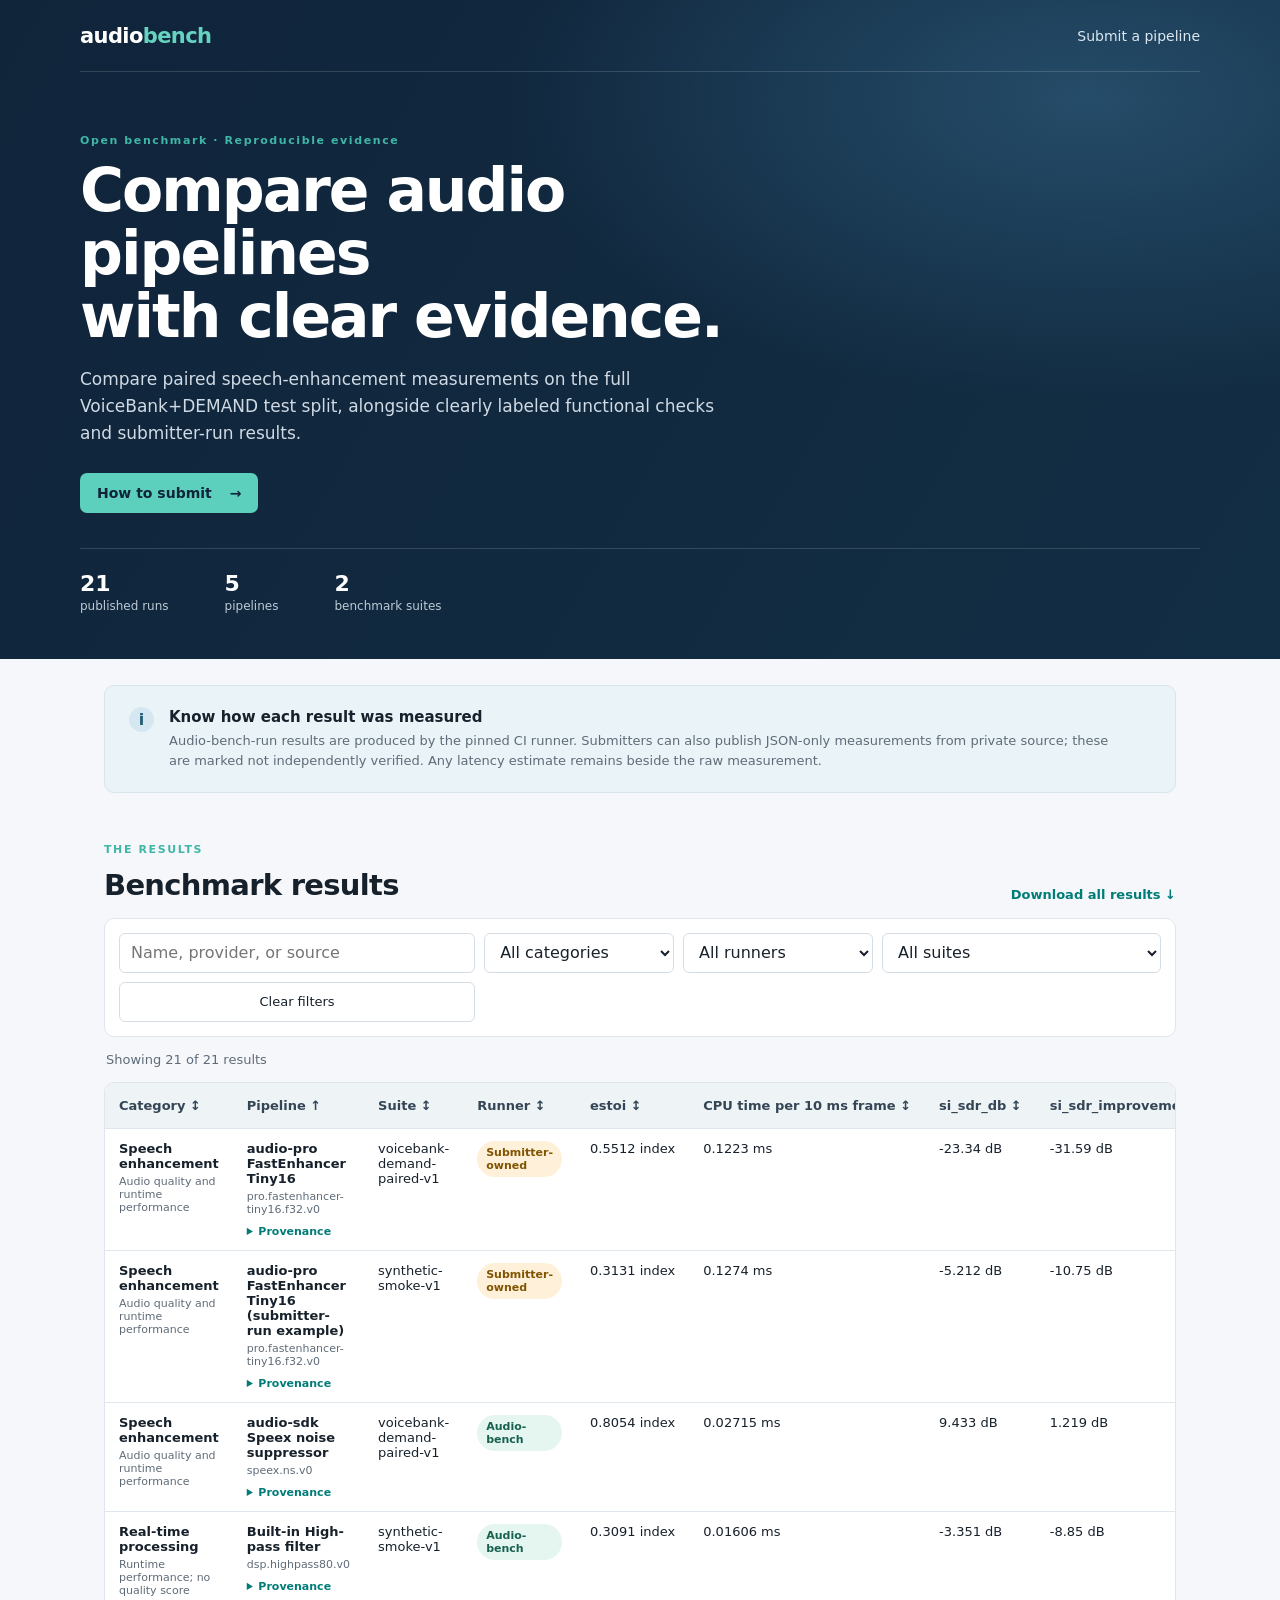
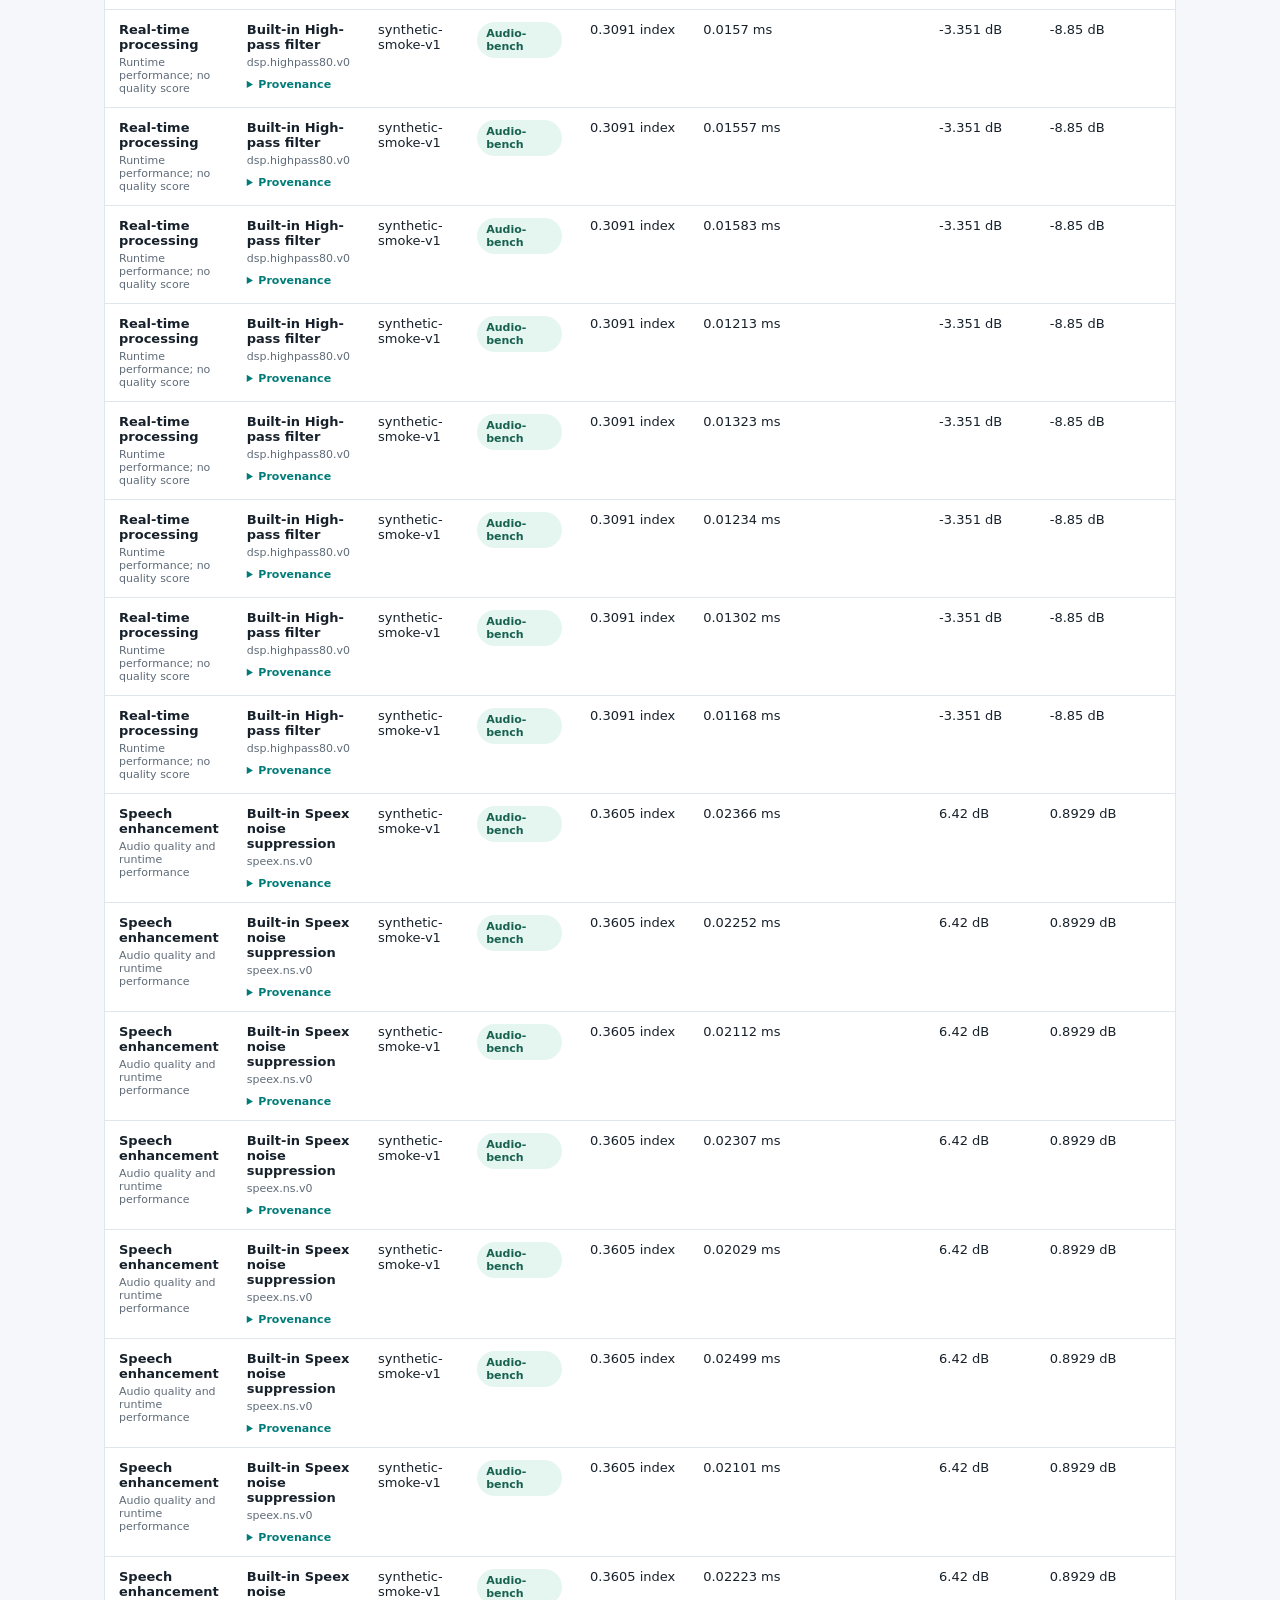
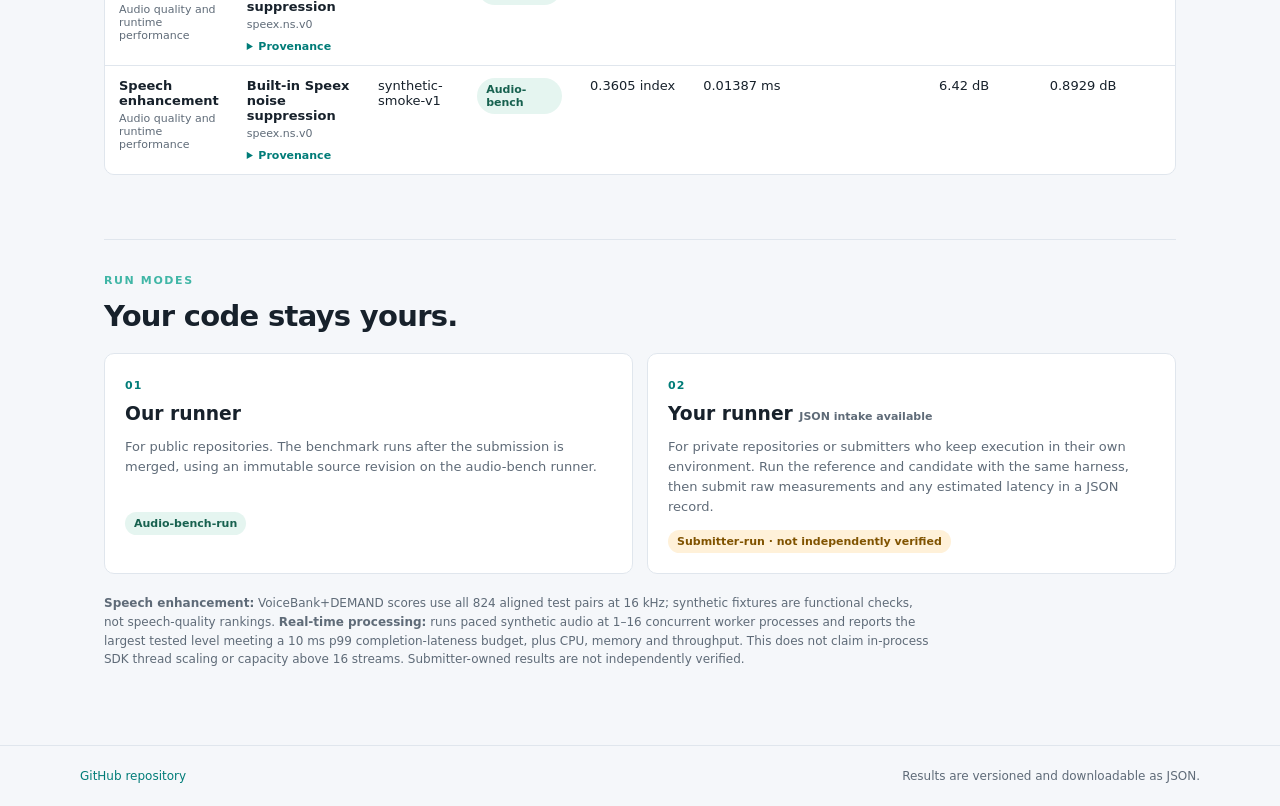
==== commit 9971e804: "Add category-specific benchmark profiles and table Signed-off-by: Hovhannes Tsakanyan <hovhannes.ht@" ====
--- a/site/index.html
+++ b/site/index.html
@@ -35,12 +35,13 @@
       <div class="section-heading"><div><p class="eyebrow">THE RESULTS</p><h2 id="results-heading">Benchmark results</h2></div><a class="download" href="data/results.json" download>Download all results ↓</a></div>
       <div class="filters" role="search">
         <label for="search">Search pipelines</label><input id="search" type="search" placeholder="Name, provider, or source">
+        <label for="category-filter">Category</label><select id="category-filter"><option value="">All categories</option><option value="speech-enhancement">Speech enhancement</option><option value="real-time-processing">Real-time processing</option></select>
         <label for="runner-filter">Runner</label><select id="runner-filter"><option value="">All runners</option><option value="audio-bench">Audio-bench</option><option value="submitter-owned">Submitter-owned</option></select>
         <label for="suite-filter">Suite</label><select id="suite-filter"><option value="">All suites</option></select>
         <button id="clear-filters" type="button">Clear filters</button>
       </div>
       <p id="status" class="status" role="status" aria-live="polite">Loading results…</p>
-      <div id="results" class="results-grid"></div>
+      <div id="results" class="table-wrap"></div>
     </section>
 
     <section class="how" aria-labelledby="how-heading">
@@ -49,7 +50,7 @@
         <article><span class="step">01</span><h3>Our runner</h3><p>For public repositories. The benchmark runs after the submission is merged, using an immutable source revision on the audio-bench runner.</p><span class="tag tag-verified">Audio-bench-run</span></article>
         <article><span class="step">02</span><h3>Your runner <span class="run-state">JSON intake available</span></h3><p>For private repositories or submitters who keep execution in their own environment. Run the reference and candidate with the same harness, then submit raw measurements and any estimated latency in a JSON record.</p><span class="tag tag-owner">Submitter-run · not independently verified</span></article>
       </div>
-      <p class="fine-print">VoiceBank+DEMAND scores use all 824 aligned test pairs at 16 kHz. Their resampling and metric definitions are versioned; intervals describe variation within this fixed cohort, not population uncertainty. Synthetic fixtures remain functional checks, not speech-quality rankings. Submitter-owned results are not independently verified.</p>
+      <p class="fine-print"><strong>Speech enhancement:</strong> VoiceBank+DEMAND scores use all 824 aligned test pairs at 16 kHz; synthetic fixtures are functional checks, not speech-quality rankings. <strong>Real-time processing:</strong> runs paced synthetic audio at 1–16 concurrent worker processes and reports the largest tested level meeting a 10 ms p99 completion-lateness budget, plus CPU, memory and throughput. This does not claim in-process SDK thread scaling or capacity above 16 streams. Submitter-owned results are not independently verified.</p>
     </section>
   </main>
   <footer><a href="https://github.com/armaudia/audio-bench">GitHub repository</a><span>Results are versioned and downloadable as JSON.</span></footer>
--- a/site/assets/site.css
+++ b/site/assets/site.css
@@ -2,6 +2,7 @@
 *{box-sizing:border-box}body{margin:0;min-width:320px}a{color:inherit}.hero{background:radial-gradient(ellipse at 85% 15%,#254c69 0,transparent 38%),linear-gradient(120deg,#10243a,#122e44);color:#fff;padding:0 max(24px,calc((100vw - 1120px)/2)) 46px}.hero nav{height:72px;display:flex;align-items:center;justify-content:space-between;border-bottom:1px solid #ffffff25}.hero nav>a:last-child{color:#dbe7f1;text-decoration:none;font-size:14px}.brand{text-decoration:none;font-size:21px;font-weight:750;letter-spacing:-.6px}.brand span{color:#66d3c1}.hero-copy{max-width:760px;padding:62px 0 35px}.eyebrow{font-size:11px;letter-spacing:1.6px;font-weight:750;color:#40b6a6;margin:0 0 12px}.hero h1{font-size:clamp(38px,5vw,60px);line-height:1.05;letter-spacing:-2px;margin:0 0 18px}.hero-copy>p:not(.eyebrow){font-size:17px;line-height:1.6;color:#d0dae4;max-width:650px;margin:0 0 25px}.button{display:inline-flex;align-items:center;gap:18px;padding:12px 17px;border-radius:7px;background:#5dd0bd;color:#10243a;text-decoration:none;font-weight:700;font-size:14px}.hero-stats{display:flex;gap:56px;border-top:1px solid #ffffff26;padding-top:22px}.hero-stats div{display:grid;gap:3px}.hero-stats strong{font-size:22px}.hero-stats span{font-size:12px;color:#bdcbd6}main{max-width:1120px;margin:0 auto;padding:0 24px 64px}.trust-note{display:flex;gap:15px;padding:21px 24px;margin:26px 0 50px;background:#eaf3f8;border:1px solid #d9e5ec;border-radius:10px}.trust-mark{display:grid;place-items:center;flex:none;width:25px;height:25px;border-radius:50%;background:#d5e8f1;color:#245e76;font-weight:800}.trust-note h2{font-size:15px;margin:1px 0 5px}.trust-note p{font-size:13px;color:var(--muted);line-height:1.55;margin:0;max-width:950px}.section-heading{display:flex;align-items:end;justify-content:space-between;margin-bottom:16px}.section-heading h2,.how h2{font-size:29px;letter-spacing:-.7px;margin:0}.download{font-size:13px;color:var(--teal);text-decoration:none;font-weight:650}.filters{display:grid;grid-template-columns:minmax(200px,1.5fr) minmax(145px,.8fr) minmax(145px,.8fr) auto;gap:9px;align-items:end;padding:14px;background:#fff;border:1px solid var(--line);border-radius:10px}.filters label{position:absolute;width:1px;height:1px;overflow:hidden;clip:rect(0,0,0,0)}input,select,button{height:40px;border:1px solid #d4dce5;border-radius:6px;background:#fff;color:var(--ink);font:inherit;padding:0 11px}input{width:100%}button{cursor:pointer;font-size:13px}button:hover{border-color:#7694a5;background:#f5f9fb}.status{color:var(--muted);font-size:13px;margin:15px 2px}.results-grid{display:grid;grid-template-columns:repeat(2,minmax(0,1fr));gap:14px}.result-card{background:var(--surface);border:1px solid var(--line);border-radius:10px;padding:19px;box-shadow:0 2px 8px #14283a08}.card-top{display:flex;justify-content:space-between;align-items:center;margin-bottom:13px}.tag{display:inline-flex;border-radius:20px;padding:5px 9px;font-size:11px;font-weight:700}.tag-verified{background:var(--green);color:#17614f}.tag-owner{background:var(--amber);color:#805300}.run-state{font-size:11px;color:var(--muted)}.result-card h3{font-size:18px;margin:0 0 4px}.subline{font-size:12px;color:var(--muted);margin:0 0 16px}.metrics{display:grid;grid-template-columns:repeat(2,minmax(0,1fr));gap:8px 15px;padding:13px 0;border-top:1px solid var(--line);border-bottom:1px solid var(--line);margin:0}.metrics dt{font-size:11px;color:var(--muted)}.metrics dd{margin:2px 0 0;font-size:15px;font-weight:700}.metrics .muted{color:var(--muted);font-weight:500}.provenance{display:grid;gap:6px;margin-top:13px;font-size:11px;color:var(--muted);overflow-wrap:anywhere}.provenance a{color:var(--teal);font-weight:650;text-decoration:none}.warning{color:#805300;font-weight:700}.empty{grid-column:1/-1;background:#fff;border:1px dashed #c7d1dc;border-radius:10px;padding:28px;text-align:center;color:var(--muted)}.how{margin-top:64px;padding-top:34px;border-top:1px solid var(--line)}.how-grid{display:grid;grid-template-columns:repeat(2,minmax(0,1fr));gap:14px;margin:20px 0}.how-grid article{background:#fff;border:1px solid var(--line);border-radius:10px;padding:20px}.step{font-size:11px;color:var(--teal);font-weight:800;letter-spacing:1px}.how-grid h3{margin:10px 0 5px}.how-grid p{font-size:13px;color:var(--muted);line-height:1.55;min-height:62px}.fine-print{font-size:12px;color:var(--muted);max-width:830px;line-height:1.55}footer{border-top:1px solid var(--line);padding:23px max(24px,calc((100vw - 1120px)/2));display:flex;justify-content:space-between;color:var(--muted);font-size:12px}footer a{color:var(--teal);text-decoration:none}.error{color:#a12d2d}
  :focus-visible{outline:3px solid #148f91;outline-offset:3px}
 .evidence-details{margin-top:12px;font-size:12px;color:var(--muted)}.evidence-details summary{cursor:pointer;color:var(--teal);font-weight:650}.evidence-details .provenance{padding:10px;border-radius:9px;background:#f5f7fa}
+.table-wrap{overflow:auto;border:1px solid var(--line);border-radius:10px;background:#fff}.results-table{border-collapse:collapse;width:100%;min-width:900px;font-size:13px}.results-table th,.results-table td{padding:12px 14px;border-bottom:1px solid var(--line);text-align:left;vertical-align:top}.results-table th{position:sticky;top:0;background:#eef3f6;color:#344555;white-space:nowrap}.results-table tr:last-child td{border-bottom:0}.results-table tbody tr:hover{background:#f8fbfc}.sort-button{height:auto;border:0;background:transparent;padding:3px 0;color:inherit;font-weight:750;white-space:nowrap}.sort-button:hover{background:transparent;color:var(--teal)}.results-table td strong,.table-subline{display:block}.table-subline{margin-top:4px;color:var(--muted);font-size:11px}.results-table details{margin-top:9px;font-size:11px;color:var(--muted)}.results-table summary{cursor:pointer;color:var(--teal);font-weight:650}.table-details{display:grid;gap:5px;max-width:280px;padding:9px;margin-top:5px;background:#f5f7fa;border-radius:7px;overflow-wrap:anywhere}.table-details a{color:var(--teal);font-weight:650;text-decoration:none}.metric-cell{font-variant-numeric:tabular-nums;white-space:nowrap}
 @media(max-width:700px){.hero-stats{display:grid;grid-template-columns:repeat(3,minmax(0,1fr));gap:12px}.hero-stats div{min-width:0}.hero-stats span{font-size:11px}.hero{padding-bottom:32px}.hero-copy{padding:46px 0 28px}.hero-stats{gap:26px}.filters{grid-template-columns:1fr 1fr}.filters input{grid-column:1/-1}.filters button{grid-column:1/-1}.results-grid,.how-grid{grid-template-columns:1fr}.section-heading{align-items:start;gap:12px;flex-direction:column}.trust-note{margin:20px 0 38px;padding:17px}.how-grid p{min-height:0}footer{gap:12px;flex-wrap:wrap}}
 
 @media(max-width:700px){.hero nav{gap:12px}.hero nav>a{min-width:0}.hero nav>a:last-child{max-width:55%;text-align:right}.trust-note>div:last-child{min-width:0}.filters>*{min-width:0}.filters select{width:100%;max-width:100%}.how-grid article{min-width:0}}
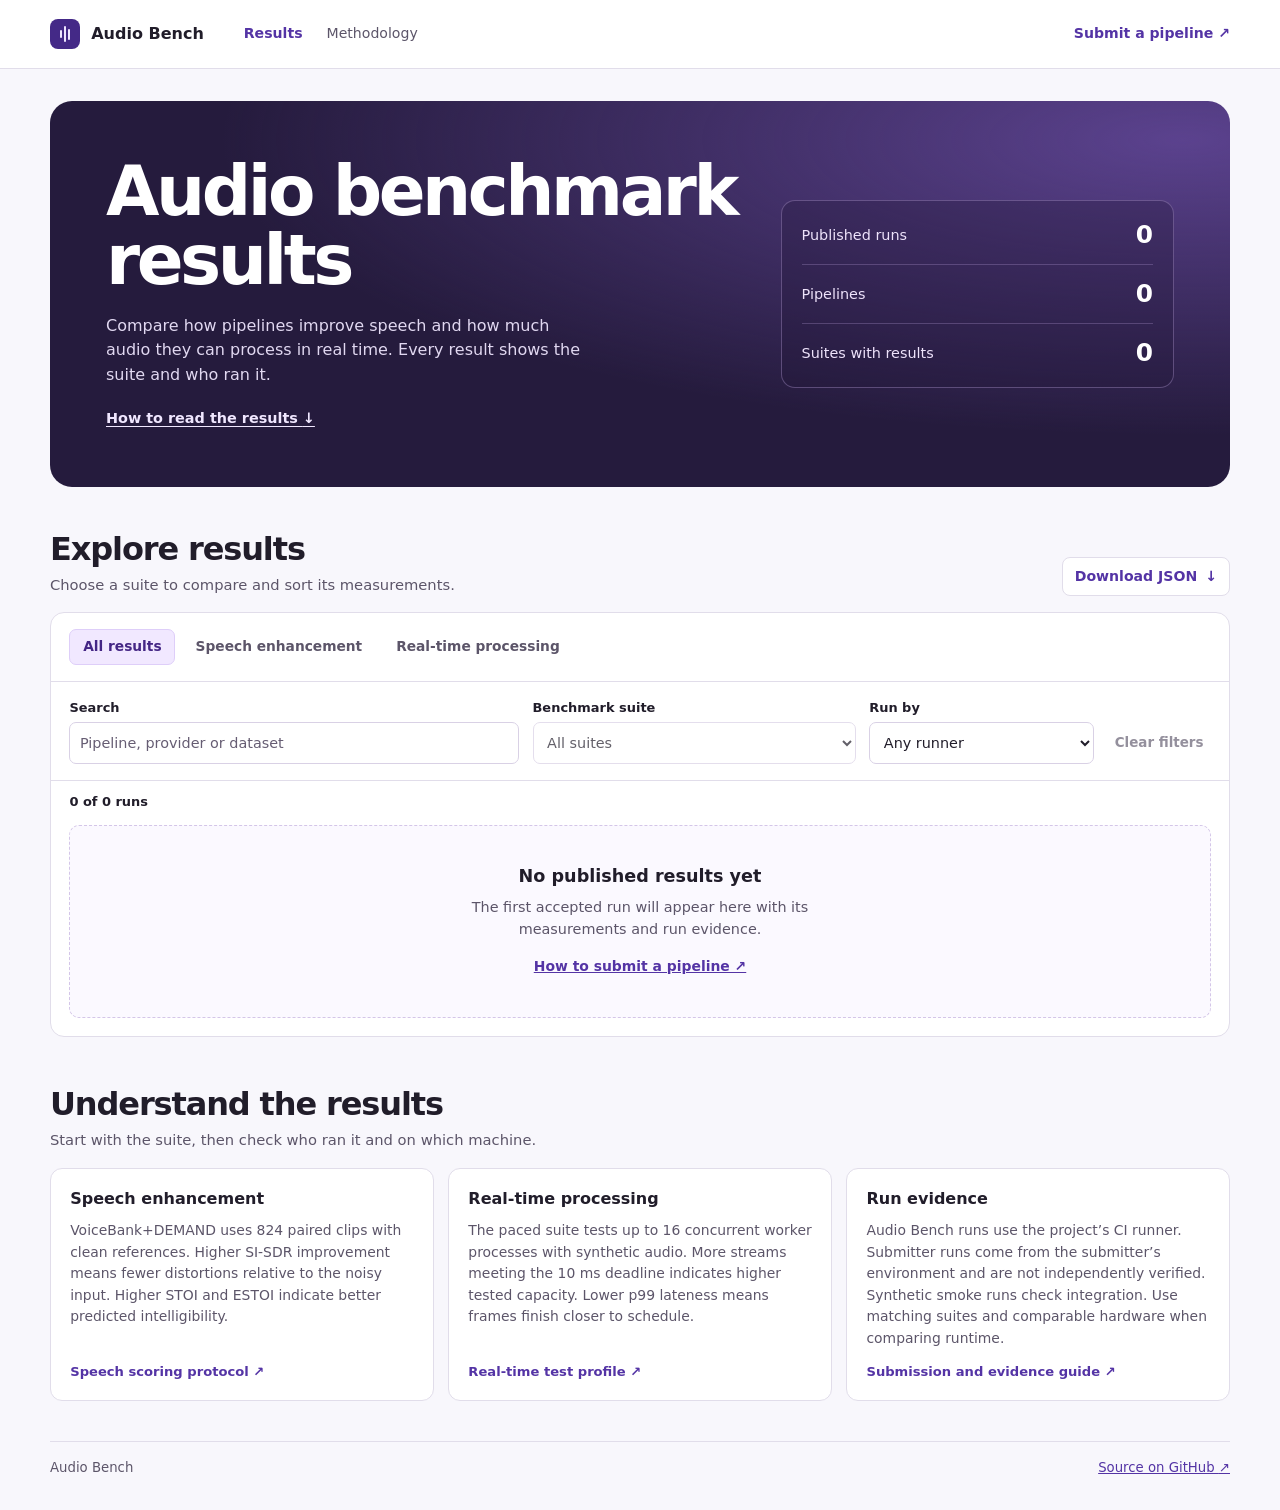
==== commit d2b5d68f: "Make benchmark results easier to explore and compare Signed-off-by: Hovhannes Tsakanyan <hovhannes.h" ====
--- a/site/index.html
+++ b/site/index.html
@@ -3,57 +3,84 @@
 <head>
   <meta charset="utf-8">
   <meta name="viewport" content="width=device-width, initial-scale=1">
-  <meta name="description" content="Public audio pipeline benchmark results with source, model, dataset, and runner provenance.">
-  <title>Audio Bench — Results</title>
-  <link rel="stylesheet" href="assets/site.css">
+  <meta name="description" content="Compare speech enhancement and real-time audio pipelines with published benchmark measurements and run evidence.">
+  <title>Audio Bench · Benchmark results</title>
+  <link rel="stylesheet" href="assets/site.css?rev=compare-v1">
 </head>
 <body>
-  <header class="hero">
-    <nav aria-label="Main navigation"><a class="brand" href="./">audio<span>bench</span></a><a href="https://github.com/armaudia/audio-bench/blob/main/docs/SUBMISSIONS.md">Submit a pipeline</a></nav>
-    <div class="hero-copy">
-      <p class="eyebrow">Open benchmark · Reproducible evidence</p>
-      <h1>Compare audio pipelines<br>with clear evidence.</h1>
-      <p>Compare paired speech-enhancement measurements on the full VoiceBank+DEMAND test split, alongside clearly labeled functional checks and submitter-run results.</p>
-      <a class="button" href="https://github.com/armaudia/audio-bench/blob/main/docs/SUBMISSIONS.md">How to submit <span aria-hidden="true">→</span></a>
-    </div>
-    <div class="hero-stats" aria-label="Result counts">
-      <div><strong id="result-count">—</strong><span>published runs</span></div>
-      <div><strong id="pipeline-count">—</strong><span>pipelines</span></div>
-      <div><strong id="suite-count">—</strong><span>benchmark suites</span></div>
-    </div>
+  <a class="skip-link" href="#results-heading">Skip to results</a>
+  <header class="site-header">
+    <nav class="container" aria-label="Main navigation">
+      <a class="brand" href="./"><span class="brand-icon" aria-hidden="true"><i></i><i></i><i></i></span> Audio Bench</a>
+      <div class="nav-links">
+        <a href="#results-heading" aria-current="page">Results</a>
+        <a href="#methodology">Methodology</a>
+      </div>
+      <a class="nav-action" href="https://github.com/armaudia/audio-bench/blob/main/docs/SUBMISSIONS.md">Submit a pipeline <span aria-hidden="true">↗</span></a>
+    </nav>
   </header>
 
-  <main>
-    <section class="trust-note" aria-labelledby="evidence-heading">
-      <div class="trust-mark" aria-hidden="true">i</div>
-      <div><h2 id="evidence-heading">Know how each result was measured</h2>
-        <p>Audio-bench-run results are produced by the pinned CI runner. Submitters can also publish JSON-only measurements from private source; these are marked not independently verified. Any latency estimate remains beside the raw measurement.</p>
+  <main class="container">
+    <section class="hero" aria-labelledby="page-heading">
+      <div>
+        <h1 id="page-heading">Audio benchmark<br class="desktop-break"> results</h1>
+        <p>Compare how pipelines improve speech and how much audio they can process in real time. Every result shows the suite and who ran it.</p>
+        <a href="#methodology">How to read the results <span aria-hidden="true">↓</span></a>
+      </div>
+      <dl class="hero-stats" aria-label="Published benchmark counts">
+        <div><dt>Published runs</dt><dd id="result-count">—</dd></div>
+        <div><dt>Pipelines</dt><dd id="pipeline-count">—</dd></div>
+        <div><dt>Suites with results</dt><dd id="suite-count">—</dd></div>
+      </dl>
+    </section>
+
+    <section class="explorer" aria-labelledby="results-heading">
+      <div class="section-heading">
+        <div><h2 id="results-heading" tabindex="-1">Explore results</h2><p>Choose a suite to compare and sort its measurements.</p></div>
+        <a class="download" href="data/results.json" download>Download JSON <span aria-hidden="true">↓</span></a>
+      </div>
+      <div class="explorer-panel">
+        <div id="categories" class="categories" role="group" aria-label="Benchmark category">
+          <button type="button" data-category="" aria-pressed="true">All results</button>
+          <button type="button" data-category="speech-enhancement" aria-pressed="false">Speech enhancement</button>
+          <button type="button" data-category="real-time-processing" aria-pressed="false">Real-time processing</button>
+        </div>
+        <form id="filter-form" class="filters" role="search" aria-label="Filter benchmark runs">
+          <label>Search<input id="search" type="search" placeholder="Pipeline, provider or dataset"></label>
+          <label>Benchmark suite<select id="suite-filter"><option value="">All suites</option></select></label>
+          <label>Run by<select id="runner-filter"><option value="">Any runner</option><option value="audio-bench">Audio Bench</option><option value="submitter-owned">Submitter</option></select></label>
+          <button id="clear-filters" class="text-button" type="button">Clear filters</button>
+        </form>
+        <div class="results-meta">
+          <p id="status" role="status">Loading results…</p>
+          <p id="comparison-note" hidden></p>
+        </div>
+        <div id="results"></div>
       </div>
     </section>
 
-    <section aria-labelledby="results-heading">
-      <div class="section-heading"><div><p class="eyebrow">THE RESULTS</p><h2 id="results-heading">Benchmark results</h2></div><a class="download" href="data/results.json" download>Download all results ↓</a></div>
-      <div class="filters" role="search">
-        <label for="search">Search pipelines</label><input id="search" type="search" placeholder="Name, provider, or source">
-        <label for="category-filter">Category</label><select id="category-filter"><option value="">All categories</option><option value="speech-enhancement">Speech enhancement</option><option value="real-time-processing">Real-time processing</option></select>
-        <label for="runner-filter">Runner</label><select id="runner-filter"><option value="">All runners</option><option value="audio-bench">Audio-bench</option><option value="submitter-owned">Submitter-owned</option></select>
-        <label for="suite-filter">Suite</label><select id="suite-filter"><option value="">All suites</option></select>
-        <button id="clear-filters" type="button">Clear filters</button>
+    <section id="methodology" class="methodology" aria-labelledby="methodology-heading">
+      <div class="section-heading"><div><h2 id="methodology-heading">Understand the results</h2><p>Start with the suite, then check who ran it and on which machine.</p></div></div>
+      <div class="guide-grid">
+        <article>
+          <h3>Speech enhancement</h3>
+          <p>VoiceBank+DEMAND uses 824 paired clips with clean references. Higher SI-SDR improvement means fewer distortions relative to the noisy input. Higher STOI and ESTOI indicate better predicted intelligibility.</p>
+          <a href="https://github.com/armaudia/audio-bench/blob/main/suites/voicebank-demand-paired-v1/protocol.json">Speech scoring protocol <span aria-hidden="true">↗</span></a>
+        </article>
+        <article>
+          <h3>Real-time processing</h3>
+          <p>The paced suite tests up to 16 concurrent worker processes with synthetic audio. More streams meeting the 10 ms deadline indicates higher tested capacity. Lower p99 lateness means frames finish closer to schedule.</p>
+          <a href="https://github.com/armaudia/audio-bench/blob/main/suites/realtime-throughput-v1/profile.json">Real-time test profile <span aria-hidden="true">↗</span></a>
+        </article>
+        <article>
+          <h3>Run evidence</h3>
+          <p>Audio Bench runs use the project’s CI runner. Submitter runs come from the submitter’s environment and are not independently verified. Synthetic smoke runs check integration. Use matching suites and comparable hardware when comparing runtime.</p>
+          <a href="https://github.com/armaudia/audio-bench/blob/main/docs/SUBMISSIONS.md">Submission and evidence guide <span aria-hidden="true">↗</span></a>
+        </article>
       </div>
-      <p id="status" class="status" role="status" aria-live="polite">Loading results…</p>
-      <div id="results" class="table-wrap"></div>
-    </section>
-
-    <section class="how" aria-labelledby="how-heading">
-      <p class="eyebrow">RUN MODES</p><h2 id="how-heading">Your code stays yours.</h2>
-      <div class="how-grid">
-        <article><span class="step">01</span><h3>Our runner</h3><p>For public repositories. The benchmark runs after the submission is merged, using an immutable source revision on the audio-bench runner.</p><span class="tag tag-verified">Audio-bench-run</span></article>
-        <article><span class="step">02</span><h3>Your runner <span class="run-state">JSON intake available</span></h3><p>For private repositories or submitters who keep execution in their own environment. Run the reference and candidate with the same harness, then submit raw measurements and any estimated latency in a JSON record.</p><span class="tag tag-owner">Submitter-run · not independently verified</span></article>
-      </div>
-      <p class="fine-print"><strong>Speech enhancement:</strong> VoiceBank+DEMAND scores use all 824 aligned test pairs at 16 kHz; synthetic fixtures are functional checks, not speech-quality rankings. <strong>Real-time processing:</strong> runs paced synthetic audio at 1–16 concurrent worker processes and reports the largest tested level meeting a 10 ms p99 completion-lateness budget, plus CPU, memory and throughput. This does not claim in-process SDK thread scaling or capacity above 16 streams. Submitter-owned results are not independently verified.</p>
     </section>
   </main>
-  <footer><a href="https://github.com/armaudia/audio-bench">GitHub repository</a><span>Results are versioned and downloadable as JSON.</span></footer>
-  <script type="module" src="assets/site.js?rev=f326c70968d12697df182ec1e944835b115ba20a"></script>
+  <footer class="container"><span>Audio Bench</span><a href="https://github.com/armaudia/audio-bench">Source on GitHub <span aria-hidden="true">↗</span></a></footer>
+  <script type="module" src="assets/site.js?rev=compare-v1"></script>
 </body>
 </html>
--- a/site/assets/site.css
+++ b/site/assets/site.css
@@ -1,11 +1,133 @@
-:root{font-family:Inter,ui-sans-serif,system-ui,-apple-system,"Segoe UI",sans-serif;color:#17212b;background:#f5f7fa;font-synthesis:none;text-rendering:optimizeLegibility;--ink:#17212b;--muted:#5f6b78;--line:#e0e6ed;--teal:#007c78;--navy:#10243a;--surface:#fff;--blue:#eaf3ff;--green:#e5f5f0;--amber:#fff1d9}
-*{box-sizing:border-box}body{margin:0;min-width:320px}a{color:inherit}.hero{background:radial-gradient(ellipse at 85% 15%,#254c69 0,transparent 38%),linear-gradient(120deg,#10243a,#122e44);color:#fff;padding:0 max(24px,calc((100vw - 1120px)/2)) 46px}.hero nav{height:72px;display:flex;align-items:center;justify-content:space-between;border-bottom:1px solid #ffffff25}.hero nav>a:last-child{color:#dbe7f1;text-decoration:none;font-size:14px}.brand{text-decoration:none;font-size:21px;font-weight:750;letter-spacing:-.6px}.brand span{color:#66d3c1}.hero-copy{max-width:760px;padding:62px 0 35px}.eyebrow{font-size:11px;letter-spacing:1.6px;font-weight:750;color:#40b6a6;margin:0 0 12px}.hero h1{font-size:clamp(38px,5vw,60px);line-height:1.05;letter-spacing:-2px;margin:0 0 18px}.hero-copy>p:not(.eyebrow){font-size:17px;line-height:1.6;color:#d0dae4;max-width:650px;margin:0 0 25px}.button{display:inline-flex;align-items:center;gap:18px;padding:12px 17px;border-radius:7px;background:#5dd0bd;color:#10243a;text-decoration:none;font-weight:700;font-size:14px}.hero-stats{display:flex;gap:56px;border-top:1px solid #ffffff26;padding-top:22px}.hero-stats div{display:grid;gap:3px}.hero-stats strong{font-size:22px}.hero-stats span{font-size:12px;color:#bdcbd6}main{max-width:1120px;margin:0 auto;padding:0 24px 64px}.trust-note{display:flex;gap:15px;padding:21px 24px;margin:26px 0 50px;background:#eaf3f8;border:1px solid #d9e5ec;border-radius:10px}.trust-mark{display:grid;place-items:center;flex:none;width:25px;height:25px;border-radius:50%;background:#d5e8f1;color:#245e76;font-weight:800}.trust-note h2{font-size:15px;margin:1px 0 5px}.trust-note p{font-size:13px;color:var(--muted);line-height:1.55;margin:0;max-width:950px}.section-heading{display:flex;align-items:end;justify-content:space-between;margin-bottom:16px}.section-heading h2,.how h2{font-size:29px;letter-spacing:-.7px;margin:0}.download{font-size:13px;color:var(--teal);text-decoration:none;font-weight:650}.filters{display:grid;grid-template-columns:minmax(200px,1.5fr) minmax(145px,.8fr) minmax(145px,.8fr) auto;gap:9px;align-items:end;padding:14px;background:#fff;border:1px solid var(--line);border-radius:10px}.filters label{position:absolute;width:1px;height:1px;overflow:hidden;clip:rect(0,0,0,0)}input,select,button{height:40px;border:1px solid #d4dce5;border-radius:6px;background:#fff;color:var(--ink);font:inherit;padding:0 11px}input{width:100%}button{cursor:pointer;font-size:13px}button:hover{border-color:#7694a5;background:#f5f9fb}.status{color:var(--muted);font-size:13px;margin:15px 2px}.results-grid{display:grid;grid-template-columns:repeat(2,minmax(0,1fr));gap:14px}.result-card{background:var(--surface);border:1px solid var(--line);border-radius:10px;padding:19px;box-shadow:0 2px 8px #14283a08}.card-top{display:flex;justify-content:space-between;align-items:center;margin-bottom:13px}.tag{display:inline-flex;border-radius:20px;padding:5px 9px;font-size:11px;font-weight:700}.tag-verified{background:var(--green);color:#17614f}.tag-owner{background:var(--amber);color:#805300}.run-state{font-size:11px;color:var(--muted)}.result-card h3{font-size:18px;margin:0 0 4px}.subline{font-size:12px;color:var(--muted);margin:0 0 16px}.metrics{display:grid;grid-template-columns:repeat(2,minmax(0,1fr));gap:8px 15px;padding:13px 0;border-top:1px solid var(--line);border-bottom:1px solid var(--line);margin:0}.metrics dt{font-size:11px;color:var(--muted)}.metrics dd{margin:2px 0 0;font-size:15px;font-weight:700}.metrics .muted{color:var(--muted);font-weight:500}.provenance{display:grid;gap:6px;margin-top:13px;font-size:11px;color:var(--muted);overflow-wrap:anywhere}.provenance a{color:var(--teal);font-weight:650;text-decoration:none}.warning{color:#805300;font-weight:700}.empty{grid-column:1/-1;background:#fff;border:1px dashed #c7d1dc;border-radius:10px;padding:28px;text-align:center;color:var(--muted)}.how{margin-top:64px;padding-top:34px;border-top:1px solid var(--line)}.how-grid{display:grid;grid-template-columns:repeat(2,minmax(0,1fr));gap:14px;margin:20px 0}.how-grid article{background:#fff;border:1px solid var(--line);border-radius:10px;padding:20px}.step{font-size:11px;color:var(--teal);font-weight:800;letter-spacing:1px}.how-grid h3{margin:10px 0 5px}.how-grid p{font-size:13px;color:var(--muted);line-height:1.55;min-height:62px}.fine-print{font-size:12px;color:var(--muted);max-width:830px;line-height:1.55}footer{border-top:1px solid var(--line);padding:23px max(24px,calc((100vw - 1120px)/2));display:flex;justify-content:space-between;color:var(--muted);font-size:12px}footer a{color:var(--teal);text-decoration:none}.error{color:#a12d2d}
- :focus-visible{outline:3px solid #148f91;outline-offset:3px}
-.evidence-details{margin-top:12px;font-size:12px;color:var(--muted)}.evidence-details summary{cursor:pointer;color:var(--teal);font-weight:650}.evidence-details .provenance{padding:10px;border-radius:9px;background:#f5f7fa}
-.table-wrap{overflow:auto;border:1px solid var(--line);border-radius:10px;background:#fff}.results-table{border-collapse:collapse;width:100%;min-width:900px;font-size:13px}.results-table th,.results-table td{padding:12px 14px;border-bottom:1px solid var(--line);text-align:left;vertical-align:top}.results-table th{position:sticky;top:0;background:#eef3f6;color:#344555;white-space:nowrap}.results-table tr:last-child td{border-bottom:0}.results-table tbody tr:hover{background:#f8fbfc}.sort-button{height:auto;border:0;background:transparent;padding:3px 0;color:inherit;font-weight:750;white-space:nowrap}.sort-button:hover{background:transparent;color:var(--teal)}.results-table td strong,.table-subline{display:block}.table-subline{margin-top:4px;color:var(--muted);font-size:11px}.results-table details{margin-top:9px;font-size:11px;color:var(--muted)}.results-table summary{cursor:pointer;color:var(--teal);font-weight:650}.table-details{display:grid;gap:5px;max-width:280px;padding:9px;margin-top:5px;background:#f5f7fa;border-radius:7px;overflow-wrap:anywhere}.table-details a{color:var(--teal);font-weight:650;text-decoration:none}.metric-cell{font-variant-numeric:tabular-nums;white-space:nowrap}
-@media(max-width:700px){.hero-stats{display:grid;grid-template-columns:repeat(3,minmax(0,1fr));gap:12px}.hero-stats div{min-width:0}.hero-stats span{font-size:11px}.hero{padding-bottom:32px}.hero-copy{padding:46px 0 28px}.hero-stats{gap:26px}.filters{grid-template-columns:1fr 1fr}.filters input{grid-column:1/-1}.filters button{grid-column:1/-1}.results-grid,.how-grid{grid-template-columns:1fr}.section-heading{align-items:start;gap:12px;flex-direction:column}.trust-note{margin:20px 0 38px;padding:17px}.how-grid p{min-height:0}footer{gap:12px;flex-wrap:wrap}}
+:root {
+  color-scheme: light;
+  font: 16px/1.55 system-ui, -apple-system, "Segoe UI", sans-serif;
+  color: #211d2a;
+  background: #f8f7fc;
+  --ink: #211d2a;
+  --muted: #5c5569;
+  --line: #e1ddea;
+  --accent: #5434a5;
+  --surface: #fff;
+}
 
-@media(max-width:700px){.hero nav{gap:12px}.hero nav>a{min-width:0}.hero nav>a:last-child{max-width:55%;text-align:right}.trust-note>div:last-child{min-width:0}.filters>*{min-width:0}.filters select{width:100%;max-width:100%}.how-grid article{min-width:0}}
+* { box-sizing: border-box; }
+body { margin: 0; }
+a { color: var(--accent); }
+button, input, select { font: inherit; }
+button, select, summary { cursor: pointer; }
+[hidden] { display: none !important; }
+:focus-visible { outline: 3px solid #8660e9; outline-offset: 3px; }
+.container { width: min(1180px, calc(100% - 72px)); margin-inline: auto; }
+.skip-link { position: absolute; top: 1rem; left: 1rem; z-index: 2; padding: .5rem 1rem; background: white; }
+.skip-link:not(:focus) { clip-path: inset(50%); }
 
-:focus-visible{outline:3px solid #148f91;outline-offset:3px}
-.evidence-details{margin-top:12px;font-size:12px;color:var(--muted)}.evidence-details summary{cursor:pointer;color:var(--teal);font-weight:650}.evidence-details .provenance{padding:10px;border-radius:9px;background:#f5f7fa}
+.site-header { background: var(--surface); border-bottom: 1px solid var(--line); }
+.site-header nav { min-height: 68px; display: flex; align-items: center; gap: 2.5rem; }
+.site-header a { text-decoration: none; }
+.brand { display: inline-flex; align-items: center; gap: .7rem; color: var(--ink); font-weight: 780; white-space: nowrap; }
+.brand-icon { width: 30px; height: 30px; display: flex; justify-content: center; align-items: center; gap: 2px; background: #442987; color: #eee5ff; border-radius: 8px; }
+.brand-icon i { width: 2px; height: 8px; background: currentColor; border-radius: 2px; }
+.brand-icon i:nth-child(2) { height: 16px; }
+.brand-icon i:last-child { height: 11px; }
+.nav-links { display: flex; gap: 1.5rem; font-size: .88rem; }
+.nav-links a { color: var(--muted); }
+.nav-links a[aria-current] { color: var(--accent); font-weight: 700; }
+.nav-action, .download { margin-left: auto; font-size: .88rem; font-weight: 700; white-space: nowrap; }
+
+.hero { margin-block: 2rem 2.65rem; padding: clamp(1.65rem, 5vw, 3.5rem); border-radius: 22px; display: grid; grid-template-columns: minmax(0, 1fr) minmax(230px, .62fr); align-items: center; gap: 2.5rem; color: #fff; background: radial-gradient(ellipse at 96% 10%, #5b428e 0, transparent 60%), #251b3d; }
+.hero h1 { margin: 0; font-size: clamp(2.35rem, 5.4vw, 4.5rem); font-weight: 770; line-height: 1; letter-spacing: -.05em; }
+.hero p { max-width: 48ch; margin-block: 1.15rem; color: #e1d8f1; }
+.hero a { color: #f0e7ff; font-size: .9rem; font-weight: 650; text-underline-offset: .24em; }
+.hero-stats { margin: 0; padding: .35rem 1.25rem; border: 1px solid #9d87bf73; border-radius: 14px; background: #22163548; }
+.hero-stats div { display: flex; gap: 1rem; align-items: center; justify-content: space-between; padding-block: .6rem; }
+.hero-stats div + div { border-top: 1px solid #ad95cf4f; }
+.hero-stats dt { color: #eee3fb; font-size: .9rem; }
+.hero-stats dd { margin: 0; font-weight: 750; font-size: 1.55rem; font-variant-numeric: tabular-nums; }
+
+.section-heading { display: flex; align-items: end; justify-content: space-between; gap: 1rem; margin: 0 0 1rem; }
+.section-heading h2 { margin: 0; font-size: clamp(1.5rem, 3vw, 2rem); letter-spacing: -.035em; line-height: 1.2; }
+.section-heading p { margin: .35rem 0 0; color: var(--muted); font-size: .92rem; }
+.download { display: inline-flex; gap: .5rem; align-items: center; text-decoration: none; background: var(--surface); padding: .5rem .75rem; border: 1px solid var(--line); border-radius: 8px; }
+.download:hover, .guide-grid a:hover, .nav-action:hover { text-decoration: underline; text-underline-offset: .2em; }
+
+.explorer-panel { border: 1px solid var(--line); border-radius: 14px; background: var(--surface); overflow: clip; }
+.categories { display: flex; flex-wrap: wrap; gap: .4rem; padding: .95rem 1.15rem; border-bottom: 1px solid var(--line); }
+.categories button { padding: .42rem .8rem; border: 1px solid transparent; border-radius: 7px; font-size: .86rem; font-weight: 650; color: var(--muted); background: transparent; }
+.categories button:hover { background: #f6f3fd; }
+.categories button[aria-pressed="true"] { color: #442685; border-color: #decef9; background: #f1e8ff; }
+.filters { display: grid; grid-template-columns: minmax(12rem, 1.6fr) minmax(10rem, 1.15fr) minmax(7.5rem, .8fr) auto; gap: .85rem; align-items: end; padding: 1rem 1.15rem; border-bottom: 1px solid var(--line); }
+.filters label { display: grid; gap: .3rem; min-width: 0; color: var(--ink); font-size: .81rem; font-weight: 650; }
+.filters input, .filters select { min-width: 0; width: 100%; height: 42px; padding: 0 .6rem; background: white; color: var(--ink); border: 1px solid #d9d1e5; border-radius: 7px; font-size: .9rem; font-weight: 400; }
+.filters input::placeholder { color: #665d73; }
+.text-button { min-height: 42px; padding: 0 .45rem; border: 0; background: transparent; color: var(--accent); font-size: .84rem; font-weight: 700; text-decoration: underline; text-underline-offset: .2em; }
+.text-button:disabled { color: var(--muted); cursor: default; text-decoration: none; opacity: .65; }
+.results-meta { padding: .65rem 1.15rem; display: flex; flex-wrap: wrap; gap: .25rem 1rem; justify-content: space-between; color: var(--muted); font-size: .81rem; }
+.results-meta p { margin: 0; }
+#status { color: var(--ink); font-weight: 650; }
+#status.error { color: #982b46; }
+
+.table-wrap { overflow: auto; border-top: 1px solid var(--line); }
+.table-wrap:focus-visible { outline-offset: -3px; }
+.results-table { width: 100%; border-collapse: collapse; text-align: left; font-size: .86rem; }
+.results-table th { background: #f3f0f8; color: var(--ink); font-weight: 700; }
+.results-table th, .results-table td { padding: .8rem 1rem; border-bottom: 1px solid var(--line); vertical-align: top; }
+.results-table tr:last-child td { border-bottom: none; }
+.results-table tbody tr:hover { background: #faf8fe; }
+.sort-button { display: flex; gap: .35rem; align-items: baseline; padding: 0; border: 0; color: inherit; text-align: left; background: none; font-weight: inherit; }
+.sort-button span { color: var(--accent); }
+.sort-button small, .table-subline { display: block; color: var(--muted); font-size: .76rem; font-weight: 400; }
+.pipeline { min-width: 11.5rem; }
+.pipeline strong { font-size: .95rem; }
+.suite-cell { min-width: 10rem; }
+.metric-cell { min-width: 6.5rem; font-variant-numeric: tabular-nums; }
+.metric-cell > strong { white-space: nowrap; }
+.measurement-list { display: grid; gap: .4rem; margin: 0; }
+.measurement-list div { display: flex; flex-wrap: wrap; justify-content: space-between; align-items: baseline; gap: .12rem .75rem; }
+.measurement-list dt { color: var(--muted); font-size: .8rem; }
+.measurement-list dd { margin: 0; font-weight: 700; }
+.tag { display: inline-flex; padding: .22rem .55rem; border-radius: 20px; font-size: .73rem; font-weight: 750; white-space: nowrap; }
+.tag-verified { color: #185740; background: #e0f3e9; }
+.tag-owner { color: #704b11; background: #fff0d3; }
+.table-details { display: grid; gap: .35rem; margin-top: .45rem; max-width: 25rem; min-width: 0; overflow-wrap: anywhere; color: var(--muted); }
+.table-details a { width: fit-content; }
+.pipeline details { margin-top: .3rem; }
+.pipeline summary { color: var(--accent); font-size: .8rem; width: fit-content; }
+.empty { margin: .15rem 1.15rem 1.15rem; padding: 2.35rem 1.25rem; border: 1px dashed #d4c6e8; background: #fbf9ff; border-radius: 10px; text-align: center; }
+.empty h3 { margin: 0; font-size: 1.1rem; }
+.empty p { margin: .35rem auto .85rem; max-width: 49ch; color: var(--muted); font-size: .9rem; }
+.empty a, .empty button { font-weight: 700; font-size: .87rem; }
+
+.methodology { margin-block: 3rem 2.5rem; }
+.guide-grid { display: grid; grid-template-columns: repeat(3, minmax(0, 1fr)); gap: .9rem; }
+.guide-grid article { display: flex; flex-direction: column; gap: .55rem; padding: 1.1rem 1.2rem; background: var(--surface); border: 1px solid var(--line); border-radius: 12px; }
+.guide-grid h3, .guide-grid p { margin: 0; }
+.guide-grid h3 { font-size: 1rem; }
+.guide-grid p { color: var(--muted); font-size: .87rem; }
+.guide-grid a { margin-top: auto; padding-top: .2rem; font-size: .82rem; font-weight: 700; text-decoration: none; }
+footer { display: flex; justify-content: space-between; gap: .8rem; border-top: 1px solid var(--line); padding: 1rem 0 2rem; font-size: .83rem; color: var(--muted); }
+
+@media (max-width: 820px) {
+  .container { width: calc(100% - 40px); }
+  .hero { gap: 1.5rem; }
+  .filters { grid-template-columns: 1fr 1fr; }
+  .filters label:first-child { grid-column: 1 / -1; }
+  .filters .text-button { justify-self: start; }
+}
+@media (max-width: 610px) {
+  .container { width: calc(100% - 28px); }
+  .site-header nav { min-height: 58px; gap: .65rem; }
+  .nav-links { display: none; }
+  .nav-action { font-size: .8rem; }
+  .hero { grid-template-columns: 1fr; gap: 1rem; margin-block: 1rem 1.8rem; border-radius: 14px; }
+  .desktop-break { display: none; }
+  .hero-stats { display: grid; grid-template-columns: repeat(3, 1fr); padding: .6rem; gap: .4rem; }
+  .hero-stats div { display: flex; flex-direction: column-reverse; align-items: start; justify-content: flex-end; gap: .15rem; padding: 0 .2rem; }
+  .hero-stats div + div { border: none; }
+  .hero-stats dt { font-size: .7rem; line-height: 1.3; }
+  .section-heading { flex-wrap: wrap; align-items: start; }
+  .section-heading .download { margin-left: 0; }
+  .categories, .filters, .results-meta { padding-inline: .75rem; }
+  .categories button { font-size: .77rem; padding-inline: .5rem; }
+  .results-table { min-width: 36rem; }
+  .guide-grid { grid-template-columns: 1fr; }
+}
